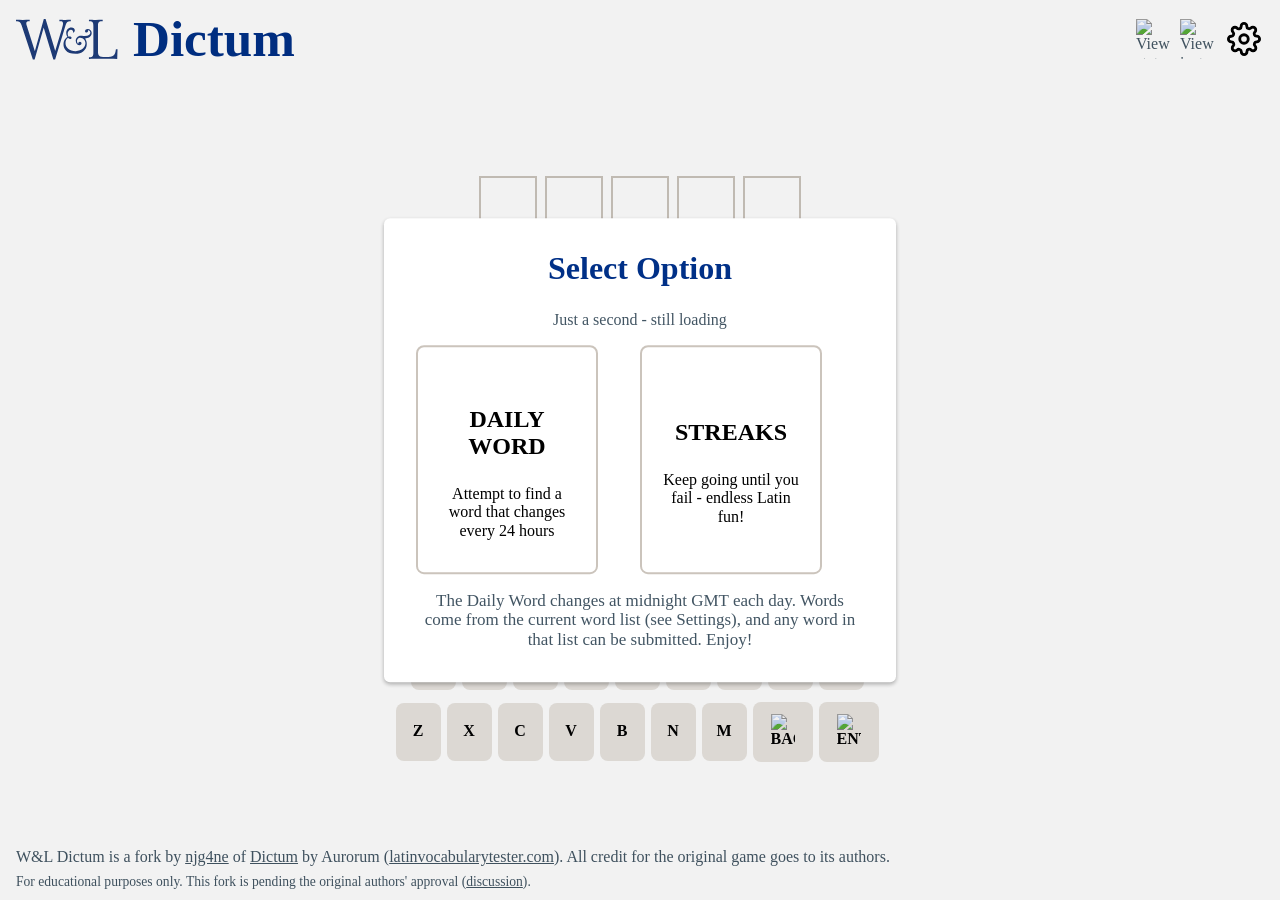
==== docs/index.html @ 3edd1007 "Port Dictum to PyScript with URL-driven word lists and W&L branding - Game logic ported from scripts" ====
<!doctype html>
<html lang="en">
	<head>
		<title>W&amp;L Dictum - Latin Wordle</title>
		<link rel="icon" href="./assets/favicon.png" type="image/png" />
		<meta charset="UTF-8" />
		<meta
			name="viewport"
			content="width=device-width, initial-scale=1.0, maximum-scale=1.0, user-scalable=no"
		/>
		<meta
			name="description"
			content="W&amp;L Dictum: a Latin Wordle that plays any word list given by URL. A fork of Dictum by Aurorum, for educational purposes."
		/>
		<link rel="stylesheet" href="https://pyscript.net/releases/2026.7.3/core.css" />
		<script type="module" src="https://pyscript.net/releases/2026.7.3/core.js"></script>
		<link rel="stylesheet" type="text/css" href="./style.css" />
		<link rel="stylesheet" type="text/css" href="./theme.css" />
		<script type="mpy" src="./main.py"></script>
	</head>

	<body class="is-displaying-modal">
		<header class="site-header">
			<h1 class="site-title"><img src="./assets/WL-logo.svg" alt="W&amp;L" /> Dictum</h1>
			<nav class="site-icons">
				<a data-toggle="stats">
					<img src="./assets/stats.svg" alt="View stats" />
				</a>
				<a data-toggle="instructions">
					<img src="./assets/help.svg" alt="View instructions" />
				</a>
				<a data-toggle="settings">
					<img src="./assets/settings.svg" alt="Settings" />
				</a>
			</nav>
		</header>

		<div id="modal" class="modal-wrapper">
			<div class="modal-content">
				<div id="statistics-screen">
					<img src="./assets/close.svg" class="close-icon" alt="Close" data-toggle="stats" />
					<h2 class="option-heading">Statistics</h2>

					<p>The following stats apply to the Daily Word puzzles:</p>

					<div class="daily-stats">
						<img class="stats-image" src="./assets/owl.png" alt="" />
						<div class="stats-number-wrapper">
							<div class="stats-box">
								<p id="daily-games-played" class="number-text">0</p>
								<p class="number-explanation">Games played</p>
							</div>
							<div class="stats-box">
								<p id="daily-answers-correct" class="number-text">0%</p>
								<p class="number-explanation">correct</p>
							</div>
							<div class="stats-box">
								<p id="daily-streak-count" class="number-text">0</p>
								<p class="number-explanation">Daily Streak</p>
							</div>
						</div>
					</div>

					<div class="stats-graph">
						<div class="stats-graph-inner">
							<div class="stats-graph-row">
								<p class="stats-graph-digit">1</p>
								<div id="daily-bar-1" class="stats-graph-bar"></div>
							</div>
							<div class="stats-graph-row">
								<p class="stats-graph-digit">2</p>
								<div id="daily-bar-2" class="stats-graph-bar"></div>
							</div>
							<div class="stats-graph-row">
								<p class="stats-graph-digit">3</p>
								<div id="daily-bar-3" class="stats-graph-bar"></div>
							</div>
							<div class="stats-graph-row">
								<p class="stats-graph-digit">4</p>
								<div id="daily-bar-4" class="stats-graph-bar"></div>
							</div>
							<div class="stats-graph-row">
								<p class="stats-graph-digit">5</p>
								<div id="daily-bar-5" class="stats-graph-bar"></div>
							</div>
							<div class="stats-graph-row">
								<p class="stats-graph-digit">6</p>
								<div id="daily-bar-6" class="stats-graph-bar"></div>
							</div>
							<div class="stats-graph-row">
								<p class="stats-graph-digit">F</p>
								<div id="daily-bar-7" class="stats-graph-bar"></div>
							</div>
						</div>
					</div>

					<p>The following stats apply to the Streaks puzzles:</p>

					<div class="daily-stats">
						<img class="stats-image" src="./assets/parchment.png" alt="" />
						<div class="stats-number-wrapper">
							<div class="stats-box">
								<p id="streaks-games-played" class="number-text">0</p>
								<p class="number-explanation">Games played</p>
							</div>
							<div class="stats-box">
								<p id="streaks-answers-correct" class="number-text">0%</p>
								<p class="number-explanation">correct</p>
							</div>
							<div class="stats-box">
								<p id="streaks-highest" class="number-text">0</p>
								<p class="number-explanation">Highest Streak</p>
							</div>
						</div>
					</div>

					<div class="stats-graph-inner">
						<div class="stats-graph-row">
							<p class="stats-graph-digit">1</p>
							<div id="streaks-bar-1" class="stats-graph-bar"></div>
						</div>
						<div class="stats-graph-row">
							<p class="stats-graph-digit">2</p>
							<div id="streaks-bar-2" class="stats-graph-bar"></div>
						</div>
						<div class="stats-graph-row">
							<p class="stats-graph-digit">3</p>
							<div id="streaks-bar-3" class="stats-graph-bar"></div>
						</div>
						<div class="stats-graph-row">
							<p class="stats-graph-digit">4</p>
							<div id="streaks-bar-4" class="stats-graph-bar"></div>
						</div>
						<div class="stats-graph-row">
							<p class="stats-graph-digit">5</p>
							<div id="streaks-bar-5" class="stats-graph-bar"></div>
						</div>
						<div class="stats-graph-row">
							<p class="stats-graph-digit">6</p>
							<div id="streaks-bar-6" class="stats-graph-bar"></div>
						</div>
						<div class="stats-graph-row">
							<p class="stats-graph-digit">F</p>
							<div id="streaks-bar-7" class="stats-graph-bar"></div>
						</div>
					</div>
				</div>

				<div id="instructions-screen">
					<img
						src="./assets/close.svg"
						class="close-icon"
						alt="Close"
						data-toggle="instructions"
					/>
					<h2 class="option-heading">Instructions</h2>
					<p>
						The aim of the game is to guess a Latin word within six attempts. The answer could be an
						inflection of any word, and you can submit any word in the current word list.
					</p>
					<p>After each guess, the colour of the tiles will change according to your guess:</p>
					<ul>
						<li>Green: correct letter in the correct location</li>
						<li>Yellow: letter contained in the word, but wrong location</li>
						<li>Grey: letter not contained in the word</li>
					</ul>
					<p>
						The Daily Word changes at midnight (GMT) everyday, but you can keep going on Streaks for
						as long as you please. Enjoy!
					</p>
				</div>

				<div id="settings-screen">
					<img src="./assets/close.svg" class="close-icon" alt="Close" data-toggle="settings" />
					<h2 class="option-heading">Settings</h2>
					<p>Word list:</p>
					<p id="settings-url" class="settings-url"></p>
					<p id="settings-cached"></p>
					<div class="list-options">
						<button id="share-link" class="option-button">Copy share link</button>
						<button id="clear-this" class="option-button">Clear cached data (this list)</button>
						<button id="clear-all" class="option-button">Clear cached data (all lists)</button>
					</div>
				</div>

				<div id="option-screen">
					<h2 class="option-heading">Select Option</h2>
					<p id="loading-warning" class="loading-message is-visible">Just a second - still loading</p>
					<p id="load-error" class="load-error"></p>
					<div class="game-option">
						<button id="start-daily" class="option-wrapper">
							<img class="option-image" src="./assets/owl.png" alt="" />
							<p class="option-title">Daily word</p>
							<p>Attempt to find a word that changes every 24 hours</p>
						</button>
						<button id="start-streaks" class="option-wrapper">
							<img class="option-image" src="./assets/parchment.png" alt="" />
							<p class="option-title">Streaks</p>
							<p>Keep going until you fail - endless Latin fun!</p>
						</button>
					</div>

					<p class="option-subtext">
						The Daily Word changes at midnight GMT each day. Words come from the current word list
						(see Settings), and any word in that list can be submitted. Enjoy!
					</p>
				</div>
			</div>
		</div>

		<div id="game">
			<div class="game-board" id="game-board">
				<div id="game-notice" class="game-notice is-hidden">
					<p id="game-notice-text">Invalid word</p>
				</div>

				<div class="game-row is-not-completed" id="row1">
					<div class="game-tile">
						<p id="row1tile0" class="game-tile-letter"></p>
					</div>
					<div class="game-tile">
						<p id="row1tile1" class="game-tile-letter"></p>
					</div>
					<div class="game-tile">
						<p id="row1tile2" class="game-tile-letter"></p>
					</div>
					<div class="game-tile">
						<p id="row1tile3" class="game-tile-letter"></p>
					</div>
					<div class="game-tile">
						<p id="row1tile4" class="game-tile-letter"></p>
					</div>
				</div>
				<div class="game-row is-not-completed" id="row2">
					<div class="game-tile">
						<p id="row2tile0" class="game-tile-letter"></p>
					</div>
					<div class="game-tile">
						<p id="row2tile1" class="game-tile-letter"></p>
					</div>
					<div class="game-tile">
						<p id="row2tile2" class="game-tile-letter"></p>
					</div>
					<div class="game-tile">
						<p id="row2tile3" class="game-tile-letter"></p>
					</div>
					<div class="game-tile">
						<p id="row2tile4" class="game-tile-letter"></p>
					</div>
				</div>
				<div class="game-row is-not-completed" id="row3">
					<div class="game-tile">
						<p id="row3tile0" class="game-tile-letter"></p>
					</div>
					<div class="game-tile">
						<p id="row3tile1" class="game-tile-letter"></p>
					</div>
					<div class="game-tile">
						<p id="row3tile2" class="game-tile-letter"></p>
					</div>
					<div class="game-tile">
						<p id="row3tile3" class="game-tile-letter"></p>
					</div>
					<div class="game-tile">
						<p id="row3tile4" class="game-tile-letter"></p>
					</div>
				</div>
				<div class="game-row is-not-completed" id="row4">
					<div class="game-tile">
						<p id="row4tile0" class="game-tile-letter"></p>
					</div>
					<div class="game-tile">
						<p id="row4tile1" class="game-tile-letter"></p>
					</div>
					<div class="game-tile">
						<p id="row4tile2" class="game-tile-letter"></p>
					</div>
					<div class="game-tile">
						<p id="row4tile3" class="game-tile-letter"></p>
					</div>
					<div class="game-tile">
						<p id="row4tile4" class="game-tile-letter"></p>
					</div>
				</div>
				<div class="game-row is-not-completed" id="row5">
					<div class="game-tile">
						<p id="row5tile0" class="game-tile-letter"></p>
					</div>
					<div class="game-tile">
						<p id="row5tile1" class="game-tile-letter"></p>
					</div>
					<div class="game-tile">
						<p id="row5tile2" class="game-tile-letter"></p>
					</div>
					<div class="game-tile">
						<p id="row5tile3" class="game-tile-letter"></p>
					</div>
					<div class="game-tile">
						<p id="row5tile4" class="game-tile-letter"></p>
					</div>
				</div>
				<div class="game-row is-not-completed" id="row6">
					<div class="game-tile">
						<p id="row6tile0" class="game-tile-letter"></p>
					</div>
					<div class="game-tile">
						<p id="row6tile1" class="game-tile-letter"></p>
					</div>
					<div class="game-tile">
						<p id="row6tile2" class="game-tile-letter"></p>
					</div>
					<div class="game-tile">
						<p id="row6tile3" class="game-tile-letter"></p>
					</div>
					<div class="game-tile">
						<p id="row6tile4" class="game-tile-letter"></p>
					</div>
				</div>
			</div>

			<div class="streak-stats">
				<p>Streak: <span id="current-streak">0</span></p>
				<p id="next-streak"><span id="next-streak-prefix"></span><a id="next-word-link">Next word</a></p>
			</div>

			<div id="copy-stats" class="copy-stats">
				<a id="copy-stats-link">Copy score to clipboard</a>
			</div>

			<div id="word-meaning" class="word-meaning is-hidden">
				<p id="word-definition"></p>
				<p id="word-root"></p>
				<p id="word-inflection"></p>
			</div>

			<div class="keyboard">
				<div class="keyboard-row">
					<button data-key="q" id="q-key"><span>q</span></button>
					<button data-key="w" id="w-key"><span>w</span></button>
					<button data-key="e" id="e-key"><span>e</span></button>
					<button data-key="r" id="r-key"><span>r</span></button>
					<button data-key="t" id="t-key"><span>t</span></button>
					<button data-key="y" id="y-key"><span>y</span></button>
					<button data-key="u" id="u-key"><span>u</span></button>
					<button data-key="i" id="i-key"><span>i</span></button>
					<button data-key="o" id="o-key"><span>o</span></button>
					<button data-key="p" id="p-key"><span>p</span></button>
				</div>
				<div class="keyboard-row">
					<button data-key="a" id="a-key"><span>a</span></button>
					<button data-key="s" id="s-key"><span>s</span></button>
					<button data-key="d" id="d-key"><span>d</span></button>
					<button data-key="f" id="f-key"><span>f</span></button>
					<button data-key="g" id="g-key"><span>g</span></button>
					<button data-key="h" id="h-key"><span>h</span></button>
					<button data-key="j" id="j-key"><span>j</span></button>
					<button data-key="k" id="k-key"><span>k</span></button>
					<button data-key="l" id="l-key"><span>l</span></button>
				</div>
				<div class="keyboard-row">
					<button data-key="z" id="z-key"><span>z</span></button>
					<button data-key="x" id="x-key"><span>x</span></button>
					<button data-key="c" id="c-key"><span>c</span></button>
					<button data-key="v" id="v-key"><span>v</span></button>
					<button data-key="b" id="b-key"><span>b</span></button>
					<button data-key="n" id="n-key"><span>n</span></button>
					<button data-key="m" id="m-key"><span>m</span></button>
					<button data-key="back" class="large-key">
						<img src="./assets/back.svg" alt="Backspace" />
					</button>
					<button data-key="enter" class="large-key">
						<img src="./assets/checkmark.svg" alt="Enter" />
					</button>
				</div>
			</div>
		</div>

		<footer class="site-footer">
			<p>
				W&amp;L Dictum is a fork by <a href="https://github.com/njg4ne">njg4ne</a> of
				<a href="https://github.com/Aurorum/latin-vocabulary-tester/tree/master/dictum">Dictum</a>
				by Aurorum (<a href="https://latinvocabularytester.com">latinvocabularytester.com</a>).
				All credit for the original game goes to its authors.
			</p>
			<p class="site-notice">
				For educational purposes only. This fork is pending the original authors' approval
				(<a href="https://github.com/Aurorum/latin-vocabulary-tester/discussions/25">discussion</a>).
			</p>
		</footer>
	</body>
</html>
---- docs/style.css ----
html {
	line-height: 1.15;
	-webkit-text-size-adjust: 100%;
}
body {
	color: #000;
	margin: 0;
	font-family: 'Montserrat', sans-serif;
}
main {
	display: block;
}
h1 {
	font-size: 2em;
	margin: 0.67em 0;
}
hr {
	box-sizing: content-box;
	height: 0;
	overflow: visible;
}
pre {
	font-family: monospace, monospace;
	font-size: 1em;
}
a {
	background-color: transparent;
	color: #000 !important;
	text-decoration: none;
}
abbr[title] {
	border-bottom: none;
	text-decoration: underline;
	text-decoration: underline dotted;
}
b,
strong {
	font-weight: bolder;
}
code,
kbd,
samp {
	font-family: monospace, monospace;
	font-size: 1em;
}
small {
	font-size: 80%;
}
sub,
sup {
	font-size: 75%;
	line-height: 0;
	position: relative;
	vertical-align: baseline;
}
sub {
	bottom: -0.25em;
}
sup {
	top: -0.5em;
}
img {
	border-style: none;
}
button,
input,
optgroup,
select,
textarea {
	color: #000 !important;
	font-family: inherit;
	font-size: 100%;
	line-height: 1.15;
	margin: 0;
}
button,
input {
	overflow: visible;
}
button,
select {
	text-transform: none;
	cursor: pointer;
}
button,
[type='button'],
[type='reset'],
[type='submit'] {
	-webkit-appearance: button;
}
button::-moz-focus-inner,
[type='button']::-moz-focus-inner,
[type='reset']::-moz-focus-inner,
[type='submit']::-moz-focus-inner {
	border-style: none;
	padding: 0;
}
button:-moz-focusring,
[type='button']:-moz-focusring,
[type='reset']:-moz-focusring,
[type='submit']:-moz-focusring {
	outline: 1px dotted ButtonText;
}
fieldset {
	padding: 0.35em 0.75em 0.625em;
}
legend {
	box-sizing: border-box;
	color: inherit;
	display: table;
	max-width: 100%;
	padding: 0;
	white-space: normal;
}
progress {
	vertical-align: baseline;
}
textarea {
	overflow: auto;
}
[type='checkbox'],
[type='radio'] {
	box-sizing: border-box;
	padding: 0;
}
[type='number']::-webkit-inner-spin-button,
[type='number']::-webkit-outer-spin-button {
	height: auto;
}
[type='search'] {
	-webkit-appearance: textfield;
	outline-offset: -2px;
}
[type='search']::-webkit-search-decoration {
	-webkit-appearance: none;
}
::-webkit-file-upload-button {
	-webkit-appearance: button;
	font: inherit;
}
details {
	display: block;
}
summary {
	display: list-item;
}
template {
	display: none;
}
[hidden] {
	display: none;
}
.button p {
	color: #000 !important;
}

#game {
	margin: 0 20px;
}

.game-board {
	max-width: 375px;
	margin: auto;
}

.game-row {
	display: flex;
	margin-bottom: 6px;
	justify-content: center;
}

.game-notice {
	color: white;
	background: black;
	padding: 2px 12px;
	text-align: center;
	margin: auto;
	border-radius: 6px;
	margin-bottom: 18px;
	font-size: 18px;
	font-family: 'Open Sans', sans-serif;
	text-transform: uppercase;
	font-weight: 700;
	opacity: 1;
	margin-top: 18px;
	max-width: 50%;
}

.game-notice.is-hidden {
	opacity: 0;
	transition: 1.8s opacity;
}

.game-tile {
	height: 50px;
	border: 2px solid #c3c4c7;
	width: 54px;
	margin: 0 4px;
	display: flex;
	user-select: none;
}

.game-tile-letter {
	font-family: 'Opens Sans', sans-serif;
	font-weight: bold;
	margin: auto;
	text-align: center;
	font-size: 42px;
	text-transform: uppercase;
}

.keyboard {
	display: flex;
	flex-direction: column;
	align-items: center;
	margin-top: 32px;
	margin-bottom: 18px;
	user-select: none;
}

.keyboard-row {
	margin-bottom: 12px;
	display: flex;
	justify-content: center;
	touch-action: manipulation;
	width: 100%;
}

.keyboard-row button {
	color: black;
	cursor: pointer;
	display: flex;
	height: 58px;
	width: 45px;
	text-transform: uppercase;
	font-family: 'Opens Sans', sans-serif;
	border-radius: 8px;
	border: 0;
	font-weight: 700;
	background: #dcdcde;
	margin-right: 6px;
	margin-top: auto;
	margin-bottom: auto;
}

.keyboard-row button span {
	margin: auto;
}

.keyboard-row button img {
	margin: auto;
	width: 24px;
	max-width: 100%;
	min-width: 18px;
	min-height: 18px;
}

.keyboard-row .large-key {
	height: 60px;
	width: 60px;
}

.keyboard-row button:hover {
	background: #c3c4c7;
}

.game-tile.is-not-contained,
.keyboard-row .is-not-contained,
.keyboard-row .is-not-contained:hover {
	background: #86888a;
	border-color: transparent;
	color: #fff !important;
}

.game-tile.is-contained,
.keyboard-row .is-contained,
.keyboard-row .is-contained:hover {
	background: #c9b458;
	border-color: transparent;
	color: #fff !important;
}

.game-tile.is-correct-place,
.keyboard-row .is-correct-place,
.keyboard-row .is-correct-place:hover {
	background: #6aaa64;
	border-color: transparent;
	color: #fff !important;
}

.game-tile.animate {
	animation: FlipIn 0.8s;
	-webkit-animation: FlipIn 0.8s;
	-moz-animation: FlipIn 0.8s;
	-o-animation: FlipIn 0.8s;
	-ms-animation: FlipIn 0.8s;
}

.game-row.shake-animation {
	animation: Shake 0.8s;
	-webkit-animation: Shake 0.8s;
	-moz-animation: Shake 0.8s;
	-o-animation: Shake 0.8s;
	-ms-animation: Shake 0.8s;
}

.game-row.bounce-animation {
	animation: Bounce 1.8s;
	-webkit-animation: Bounce 1.8s;
	-moz-animation: Bounce 1.8s;
	-o-animation: Bounce 1.8s;
	-ms-animation: Bounce 1.8s;
}

@keyframes Bounce {
	0%,
	20% {
		transform: translateY( 0 );
	}
	40% {
		transform: translateY( -12px );
	}
	50% {
		transform: translateY( 5px );
	}
	60% {
		transform: translateY( -4px );
	}
	80% {
		transform: translateY( 2px );
	}
	100% {
		transform: translateY( 0 );
	}
}

@keyframes FlipIn {
	0% {
		transform: rotateX( 0 );
	}
	30% {
		transform: rotateX( -90deg );
	}
	100% {
		transform: rotateX( 0 );
	}
}

@keyframes Shake {
	10%,
	90% {
		transform: translateX( -1px );
	}

	20%,
	80% {
		transform: translateX( 2px );
	}

	30%,
	50%,
	70% {
		transform: translateX( -4px );
	}

	40%,
	60% {
		transform: translateX( 4px );
	}
}

@keyframes Bounce {
	0%,
	20% {
		transform: translateY( 0 );
	}
	40% {
		transform: translateY( -12px );
	}
	50% {
		transform: translateY( 5px );
	}
	60% {
		transform: translateY( -4px );
	}
	80% {
		transform: translateY( 2px );
	}
	100% {
		transform: translateY( 0 );
	}
}

@-webkit-keyframes Bounce {
	0%,
	20% {
		-webkit-transform: translateY( 0 );
	}
	40% {
		-webkit-transform: translateY( -12px );
	}
	50% {
		-webkit-transform: translateY( 5px );
	}
	60% {
		-webkit-transform: translateY( -4px );
	}
	80% {
		-webkit-transform: translateY( 2px );
	}
	100% {
		-webkit-transform: translateY( 0 );
	}
}

@-moz-keyframes Bounce {
	0%,
	20% {
		-moz-transform: translateY( 0 );
	}
	40% {
		-moz-transform: translateY( -12px );
	}
	50% {
		-moz-transform: translateY( 5px );
	}
	60% {
		-moz-transform: translateY( -4px );
	}
	80% {
		-moz-transform: translateY( 2px );
	}
	100% {
		-moz-transform: translateY( 0 );
	}
}

@-o-keyframes Bounce {
	0%,
	20% {
		-o-transform: translateY( 0 );
	}
	40% {
		-o-transform: translateY( -12px );
	}
	50% {
		-o-transform: translateY( 5px );
	}
	60% {
		-o-transform: translateY( -4px );
	}
	80% {
		-o-transform: translateY( 2px );
	}
	100% {
		-o-transform: translateY( 0 );
	}
}

@-ms-keyframes Bounce {
	0%,
	20% {
		-ms-transform: translateY( 0 );
	}
	40% {
		-ms-transform: translateY( -12px );
	}
	50% {
		-ms-transform: translateY( 5px );
	}
	60% {
		-ms-transform: translateY( -4px );
	}
	80% {
		-ms-transform: translateY( 2px );
	}
	100% {
		-ms-transform: translateY( 0 );
	}
}

@keyframes FlipIn {
	0% {
		transform: rotateX( 0 );
	}
	30% {
		transform: rotateX( -90deg );
	}
	100% {
		transform: rotateX( 0 );
	}
}

@-webkit-keyframes FlipIn {
	0% {
		-webkit-transform: rotateX( 0 );
	}
	30% {
		-webkit-transform: rotateX( -90deg );
	}
	100% {
		-webkit-transform: rotateX( 0 );
	}
}

@keyframes Shake {
	10%,
	90% {
		transform: translateX( -1px );
	}

	20%,
	80% {
		transform: translateX( 2px );
	}

	30%,
	50%,
	70% {
		transform: translateX( -4px );
	}

	40%,
	60% {
		transform: translateX( 4px );
	}
}

@-webkit-keyframes Shake {
	10%,
	90% {
		-webkit-transform: translateX( -1px );
	}

	20%,
	80% {
		-webkit-transform: translateX( 2px );
	}

	30%,
	50%,
	70% {
		-webkit-transform: translateX( -4px );
	}

	40%,
	60% {
		-webkit-transform: translateX( 4px );
	}
}

.scroll-image {
	height: 80px;
	margin-right: 12px;
}

.modal-wrapper {
	background: rgba( 0, 0, 0, 0.05 );
	display: none;
	overflow: scroll;
	position: fixed;
	top: 0;
	left: 0;
	height: 100%;
	width: 100%;
	z-index: 10;
}

.is-displaying-modal .modal-wrapper {
	display: block;
}

.modal-content {
	animation: slideIn forwards 1.8s;
	background: #fff;
	border-radius: 6px;
	padding: 32px;
	margin: auto;
	margin-bottom: 80px;
	max-height: calc( 100% - 120px );
	width: 35%;
	box-shadow: 0 2px 4px rgb( 0 0 0 / 30% );
	background-color: white;
	position: absolute;
	left: 50%;
	top: 50%;
	transform: translate( -50%, -50% );
	overflow-y: auto;
}

@keyframes slideIn {
	0% {
		top: -25%;
	}
	100% {
		top: 50%;
	}
}

.modal-content h3 {
	border-bottom: 1px solid #50575e;
	font-size: 24px;
	margin: 0;
	padding-bottom: 14px;
	text-align: center;
}

.modal-content .close-icon {
	bottom: 12px;
	cursor: pointer;
	display: flex;
	margin: auto 0 -36px auto;
	position: relative;
	height: 36px;
	width: 36px;
	left: 8px;
}

.modal-content .close-icon:hover {
	transform: scale( 1.1 );
}

.heading {
	display: flex;
}

.main-heading {
	color: black;
	font-family: 'Montserrat', sans-serif;
	margin: auto;
	text-transform: uppercase;
	position: relative;
	margin-right: 24px;
}

.stats-icon {
	cursor: pointer;
}

.stats-icon img {
	width: 48px;
	position: relative;
	left: 12px;
	top: 8px;
}

.number-wrapper {
	display: flex;
	flex-direction: column;
	margin-right: 28px;
}

.streak-stats,
.copy-stats {
	max-width: 375px;
	display: none;
	margin: auto;
	margin-top: 12px;
}

.copy-stats {
	display: none;
	justify-content: flex-end;
}

.streak-stats a,
.copy-stats a {
	cursor: pointer;
	text-decoration: underline;
}

.streak-stats p,
.streak-stats a {
	margin: auto;
	margin-left: 0;
}

.streak-stats p:last-of-type {
	display: none;
	margin-right: 0;
}

.is-streaks .streak-stats {
	display: flex;
}

.is-streaks .copy-stats {
	display: none;
}

.stats-wrapper {
	display: flex;
}

.stats-box {
	margin: 24px;
}

.stats-heading {
	margin: 0;
	width: 100%;
	text-align: center;
	font-size: 18px;
	margin-bottom: 8px;
	font-weight: 700;
}

.stats-number-wrapper {
	display: flex;
	margin: auto;
}

.stats-image {
	width: 80px;
	align-self: center;
}

.daily-stats {
	display: flex;
}

.number-text {
	margin: 0;
	text-align: center;
	margin-bottom: 4px;
	font-size: 22px;
	font-weight: 700;
}

.stats-graph-row {
	display: flex;
}

.stats-graph-inner {
	max-width: 200px;
	margin: auto;
	background: #fafafb;
	padding: 12px;
	user-select: none;
}

.stats-graph-digit {
	margin: auto;
	margin-right: 24px;
	font-size: 18px;
	font-weight: 200;
	margin-left: 0;
	width: 0;
}

.stats-graph-bar {
	background: #777171;
	width: 100%;
	height: 8px;
	margin: auto;
	margin-left: 0;
}

.number-explanation {
	margin: 0;
	font-size: 14px;
	text-transform: uppercase;
	font-weight: 200;
	text-align: center;
}

.option-wrapper {
	margin-right: 42px;
	border: 2px solid #c3c4c7;
	border-radius: 8px;
	padding: 16px;
	background: white;
	width: 100%;
}

.option-wrapper:hover {
	transform: scale( 0.95 );
}

.game-option {
	display: flex;
	justify-content: center;
}

.option-heading {
	text-align: center;
	margin-bottom: 24px;
	font-size: 32px;
	margin-top: 0;
}

.list-options {
	display: flex;
	justify-content: center;
	margin-top: 18px;
}

.option-subtext {
	font-size: 15px;
	text-align: center;
}

.option-subtext:last-of-type {
	margin-bottom: 0;
	font-size: 17px;
}

.option-button {
	border: 1px solid #c3c4c7;
	border-radius: 4px;
	background: white;
	margin: 4px;
	padding: 8px;
	font-size: 14px;
}

.option-button.is-selected {
	background: #dcdcde;
	border-color: transparent;
}

.option-image {
	width: 80px;
}

.option-wrapper .option-title {
	font-size: 24px;
	font-weight: 700;
	text-align: center;
	text-transform: uppercase;
	font-family: 'Open Sans', sans-serif;
}

.word-meaning {
	text-align: center;
	margin-top: 28px;
}

.word-meaning.is-hidden {
	display: none;
}

.word-meaning p {
	font-size: 12px;
	margin: 8px auto;
}

.word-meaning p:first-of-type {
	font-size: 18px;
	margin-bottom: 16px;
}

#instructions-screen,
#statistics-screen {
	display: none;
}

.is-displaying-stats #statistics-screen,
.is-displaying-instructions #instructions-screen {
	display: block;
}

.is-displaying-stats #option-screen,
.is-displaying-instructions #option-screen {
	display: none;
}

.loading-message {
	display: none;
	text-align: center;
}

.loading-message:after {
	animation: dotdotdot 2s infinite;
	display: inline-block;
	content: '';
}

@keyframes dotdotdot {
	0% {
		content: '';
	}

	25% {
		content: '.';
	}

	50% {
		content: '..';
	}

	75% {
		content: '...';
	}

	100% {
		content: '';
	}
}

.footer {
	display: flex;
	width: 100%;
	position: fixed;
	bottom: 0;
}

.footer a {
	color: #000;
	text-decoration: underline;
}

.footer a:hover,
.footer a:focus {
	color: #000;
	opacity: 0.9;
}

.footer p:first-of-type {
	margin-left: 14px;
}

.footer p:last-of-type {
	margin-left: auto;
	text-align: right;
	margin-right: 14px;
}

@media only screen and ( max-width: 1064px ) {
	.footer {
		position: relative;
	}

	.stats-image {
		display: none;
	}

	.modal-content {
		width: 60%;
	}
}

@media only screen and ( max-width: 600px ) {
	.game-option {
		flex-direction: column;
	}

	.number-explanation,
	.modal-content p {
		font-size: 12px;
	}

	.keyboard-row button,
	.keyboard-row .large-key {
		font-size: 12px;
		border-radius: 4px;
	}

	.option-wrapper {
		margin-bottom: 8px;
	}

	.option-image {
		display: none;
	}

	.option-wrapper .option-title {
		font-size: 18px;
	}

	.option-subtext {
		font-size: 12px;
	}

	.stats-box {
		margin: 8px;
	}

	.footer {
		margin-top: 24px;
		flex-direction: column-reverse;
		text-align: center;
	}

	.footer p:nth-of-type( n ) {
		text-align: center;
		margin: auto;
		margin-bottom: 16px;
	}
}

/* --- URL-driven data additions --- */

#settings-screen {
	display: none;
}

.is-displaying-settings #settings-screen {
	display: block;
}

.is-displaying-settings #option-screen {
	display: none;
}

.settings-url {
	font-family: monospace;
	overflow-wrap: anywhere;
}

.loading-message.is-visible {
	display: block;
}

.load-error {
	display: none;
	color: #b00020;
	text-align: center;
	overflow-wrap: anywhere;
}

.load-error.is-visible {
	display: block;
}

.load-error.is-visible ~ .game-option {
	opacity: 0.4;
	pointer-events: none;
}

/* Upstream used overflow: scroll, which always draws scrollbar tracks around the modal. */
.modal-wrapper {
	overflow: auto;
}
---- docs/theme.css ----
/*
 * W&L Dictum theme and page layout. Loaded after style.css (upstream).
 * Colors and type from the W&L brand guide:
 * https://my.wlu.edu/communications-and-public-affairs/washington-and-lee-university-brand-guide/color-and-typography
 * Delete this file (and its <link>) to get the original look back.
 */

:root {
	/* Primary */
	--wl-blue: #003087; /* W&L Blue, PMS 287 */
	--wl-liberty-grey: #707372; /* Liberty Hall Grey, PMS 424 */
	/* Secondary (keep under half the palette) */
	--wl-cannan-green: #00843d; /* Cannan Green, PMS 348 */
	--wl-autumn-leaf: #f0b323; /* Autumn Leaf, PMS 7409 */
	--wl-footbridge-grey: #cbc4bc; /* Footbridge Grey, PMS Warm Grey 2 */
	--wl-slate: #425563; /* Slate, PMS 7545 */
	--wl-brick: #861f41; /* Brick, PMS 208 */

	--wl-serif: 'Palatino Linotype', Palatino, 'Book Antiqua', 'URW Palladio L', 'Times New Roman', serif;
}

/* Typography: Palatino everywhere the original used Montserrat / Open Sans */
body,
.game-notice,
.game-tile-letter,
.keyboard-row button,
.option-wrapper .option-title {
	font-family: var(--wl-serif);
}

body,
a {
	color: var(--wl-slate) !important;
}

/* Page layout: header / game / footer in a column that fills the window */
body {
	display: flex;
	flex-direction: column;
	min-height: 100vh;
	min-height: 100dvh;
}

#game {
	flex: 1 0 auto; /* takes the spare height, so the footer sits at the bottom */
}

.site-header,
.site-footer {
	display: flex;
	flex-wrap: wrap;
	justify-content: space-between;
	gap: 8px 32px;
	padding: 10px 16px;
}

.site-header {
	align-items: center;
}

.site-title {
	display: flex;
	align-items: center;
	gap: 0.3em;
	margin: 0;
	color: var(--wl-blue);
	font-size: clamp( 1.9rem, 8vw, 3.2rem );
	white-space: nowrap;
}

.site-title img {
	height: 0.8em;
}

.site-icons {
	display: flex;
	gap: 4px;
	margin-left: auto; /* stay right-aligned when wrapped onto their own row */
}

.site-icons img {
	display: block;
	width: 40px;
	height: 40px;
}

.site-footer {
	align-items: baseline;
	margin-top: 24px;
}

.site-footer p {
	margin: 0;
}

.site-footer a {
	text-decoration: underline;
}

.site-notice {
	font-size: 0.85em;
}

@media only screen and ( max-width: 700px ) {
	.site-footer {
		justify-content: center;
		text-align: center;
	}
}

.option-heading {
	color: var(--wl-blue);
}

/* Board and keyboard */
.game-tile,
.option-wrapper,
.option-button {
	border-color: var(--wl-footbridge-grey);
}

.game-tile-letter {
	color: var(--wl-blue);
}

.keyboard-row button {
	background: #e8e4df; /* Footbridge Grey, lightened for idle keys */
	color: var(--wl-blue);
}

.keyboard-row button:hover,
.option-button.is-selected {
	background: var(--wl-footbridge-grey);
}

.game-tile.is-not-contained,
.keyboard-row .is-not-contained,
.keyboard-row .is-not-contained:hover {
	background: var(--wl-liberty-grey);
	border-color: var(--wl-liberty-grey);
}

.game-tile.is-contained,
.keyboard-row .is-contained,
.keyboard-row .is-contained:hover {
	background: var(--wl-autumn-leaf);
	border-color: var(--wl-autumn-leaf);
}

/* White on Autumn Leaf is too low-contrast; use W&L Blue text instead. */
.game-tile.is-contained .game-tile-letter,
.keyboard-row .is-contained:not(.is-correct-place),
.keyboard-row .is-contained:not(.is-correct-place) span {
	color: var(--wl-blue) !important;
}

.game-tile.is-correct-place,
.keyboard-row .is-correct-place,
.keyboard-row .is-correct-place:hover {
	background: var(--wl-cannan-green);
	border-color: var(--wl-cannan-green);
}

.game-tile.is-not-contained .game-tile-letter,
.game-tile.is-correct-place .game-tile-letter {
	color: #fff;
}

/* Notices, stats, errors */
.game-notice {
	background: var(--wl-blue);
	color: #fff;
}

.stats-graph-bar {
	background: var(--wl-blue);
}

.load-error {
	color: var(--wl-brick);
}
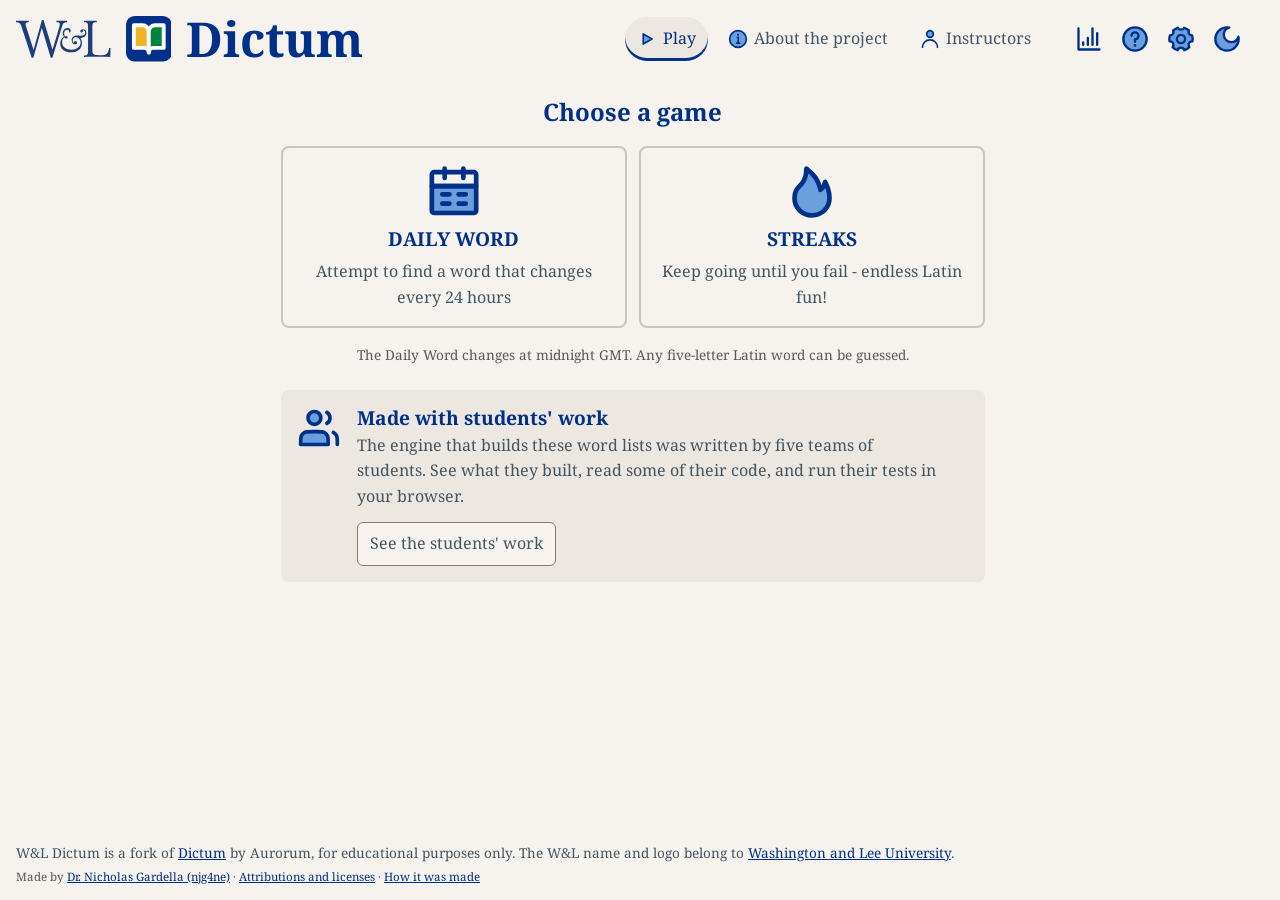
==== commit 55023be1: "prepublish" ====
--- a/docs/index.html
+++ b/docs/index.html
@@ -1,391 +1,77 @@
 <!doctype html>
 <html lang="en">
 	<head>
-		<title>W&amp;L Dictum - Latin Wordle</title>
-		<link rel="icon" href="./assets/favicon.png" type="image/png" />
-		<meta charset="UTF-8" />
-		<meta
-			name="viewport"
-			content="width=device-width, initial-scale=1.0, maximum-scale=1.0, user-scalable=no"
-		/>
-		<meta
-			name="description"
-			content="W&amp;L Dictum: a Latin Wordle that plays any word list given by URL. A fork of Dictum by Aurorum, for educational purposes."
-		/>
-		<link rel="stylesheet" href="https://pyscript.net/releases/2026.7.3/core.css" />
-		<script type="module" src="https://pyscript.net/releases/2026.7.3/core.js"></script>
-		<link rel="stylesheet" type="text/css" href="./style.css" />
-		<link rel="stylesheet" type="text/css" href="./theme.css" />
-		<script type="mpy" src="./main.py"></script>
+		<meta charset="utf-8" />
+		<meta name="viewport" content="width=device-width, initial-scale=1" />
+		<meta name="text-scale" content="scale" />
+		<script>
+			// Apply a saved light/dark choice before the first paint, so there is no flash of the wrong theme.
+			try {
+				var theme = localStorage.getItem('dictum:theme');
+				if (theme === 'light' || theme === 'dark') document.documentElement.dataset.theme = theme;
+			} catch (e) {}
+		</script>
+		<style>
+			/* "Skip to content": the first thing a keyboard user reaches. It is part of this static page, styled right here, so it
+			   can never show up unstyled while the site's CSS loads. Off the top of the window until it has focus. */
+			.skip { position: absolute; top: 8px; left: 8px; z-index: 100; padding: 10px 16px; border-radius: 6px; background: var(--primary, #003087); color: var(--on-primary, #fff); font: inherit; text-decoration: none; transform: translateY(-300%); }
+			.skip:focus { transform: translateY(0); }
+		</style>
+		<link href="./_app/immutable/entry/start.BAIl1ZSF.js" rel="modulepreload">
+		<link href="./_app/immutable/entry/payload.DSmR2FwN.js" rel="modulepreload">
+		<link href="./_app/immutable/chunks/CRzLMJPS.js" rel="modulepreload">
+		<link href="./_app/immutable/chunks/DU9POZnR.js" rel="modulepreload">
+		<link href="./_app/immutable/chunks/B2MOn3C6.js" rel="modulepreload">
+		<link href="./_app/immutable/chunks/6klcJOIi.js" rel="modulepreload">
+		<link href="./_app/immutable/chunks/y0gnEyWl.js" rel="modulepreload">
+		<link href="./_app/immutable/chunks/BXsGxY-5.js" rel="modulepreload">
+		<link href="./_app/immutable/chunks/BzLG3Gli.js" rel="modulepreload">
+		<link href="./_app/immutable/entry/app.Dm_1KUYL.js" rel="modulepreload">
+		<link href="./_app/immutable/nodes/0.CfpimJbz.js" rel="modulepreload">
+		<link href="./_app/immutable/chunks/DK3Fl9T5.js" rel="modulepreload">
+		<link href="./_app/immutable/chunks/Oqdn27hV.js" rel="modulepreload">
+		<link href="./_app/immutable/chunks/D_Qlgq_e.js" rel="modulepreload">
+		<link href="./_app/immutable/chunks/DdUt8j2x.js" rel="modulepreload">
+		<link href="./_app/immutable/chunks/DYNtDZul.js" rel="modulepreload">
+		<link href="./_app/immutable/chunks/V7uTxMlV.js" rel="modulepreload">
+		<link href="./_app/immutable/chunks/6G7hxL0S.js" rel="modulepreload">
+		<link href="./_app/immutable/chunks/EArcXjJs.js" rel="modulepreload">
+		<link href="./_app/immutable/chunks/GbpvBKBM.js" rel="modulepreload">
+		<link href="./_app/immutable/nodes/3.0eYgtWS0.js" rel="modulepreload">
+		<!--12qhfyh--><link rel="icon" href="./assets/favicon-32.png" type="image/png" sizes="32x32"/> <link rel="icon" href="./assets/favicon.svg" type="image/svg+xml"/> <link rel="apple-touch-icon" href="./assets/apple-touch-icon.png"/> <meta name="description" content="W&amp;L Dictum: a Latin Wordle that plays any word list given by URL."/><!----><title>W&amp;L Dictum - Latin Wordle</title>
+		<link href="./_app/immutable/assets/Icon.B8iyfsVF.css" rel="stylesheet">
+		<link href="./_app/immutable/assets/TipButton.CcnZnraa.css" rel="stylesheet">
+		<link href="./_app/immutable/assets/Dialog.DjxXIhDg.css" rel="stylesheet">
+		<link href="./_app/immutable/assets/0.Axe-mN6F.css" rel="stylesheet">
+		<link href="./_app/immutable/assets/3.ovOxmFTi.css" rel="stylesheet">
 	</head>
+	<body data-sveltekit-preload-data="hover">
+		<a class="skip" href="#main">Skip to content</a>
+		<div style="display: contents"><!--[--><!--[--><!--[0--><!--[--><header class="svelte-12qhfyh"><div class="bar svelte-12qhfyh"><h1 class="svelte-12qhfyh"><a href="./" class="svelte-12qhfyh"><img src="./assets/WL-logo.svg" alt="W&amp;L" class="svelte-12qhfyh"/><svg viewBox="0 0 32 32" width="0.95em" height="0.95em" aria-hidden="true" focusable="false" class="svelte-1l8nvlt"><rect class="tile svelte-1l8nvlt" width="32" height="32" rx="6"></rect><g class="ink svelte-1l8nvlt" transform="translate(2.8 2.6) scale(0.55)" stroke-linejoin="round" stroke-width="5"><path class="left svelte-1l8nvlt" d="M5 7H16C20.4183 7 24 10.5817 24 15V42C24 38.6863 21.3137 36 18 36H5V7Z"></path><path class="right svelte-1l8nvlt" d="M43 7H32C27.5817 7 24 10.5817 24 15V42C24 38.6863 26.6863 36 30 36H43V7Z"></path></g></svg><!----><span>Dictum</span></a></h1> <nav aria-label="Main" class="svelte-12qhfyh"><ul class="svelte-12qhfyh"><li class="svelte-12qhfyh"><a href="./" aria-current="page"><svg viewBox="0 0 48 48" width="20" height="20" aria-hidden="true" focusable="false" style="fill: var(--icon-ink)" class="svelte-1eqehiz"><!----><path stroke-linejoin="round" stroke-width="4" d="M15 24V11.8756L25.5 17.9378L36 24L25.5 30.0622L15 36.1244V24Z" style="fill:var(--icon-fill);stroke:var(--icon-ink)"/><!----></svg><!---->Play</a></li> <li class="svelte-12qhfyh"><a href="./about/engine"><svg viewBox="0 0 48 48" width="20" height="20" aria-hidden="true" focusable="false" style="fill: var(--icon-ink)" class="svelte-1eqehiz"><!----><g fill="none"><path stroke-linejoin="round" stroke-width="4" d="M24 44C29.5228 44 34.5228 41.7614 38.1421 38.1421C41.7614 34.5228 44 29.5228 44 24C44 18.4772 41.7614 13.4772 38.1421 9.85786C34.5228 6.23858 29.5228 4 24 4C18.4772 4 13.4772 6.23858 9.85786 9.85786C6.23858 13.4772 4 18.4772 4 24C4 29.5228 6.23858 34.5228 9.85786 38.1421C13.4772 41.7614 18.4772 44 24 44Z" style="fill:var(--icon-fill);stroke:var(--icon-ink)"/><path fill-rule="evenodd" d="M24 11C25.3807 11 26.5 12.1193 26.5 13.5C26.5 14.8807 25.3807 16 24 16C22.6193 16 21.5 14.8807 21.5 13.5C21.5 12.1193 22.6193 11 24 11Z" clip-rule="evenodd" style="fill:var(--icon-ink)"/><path stroke-linecap="round" stroke-linejoin="round" stroke-width="4" d="M24.5 34V20H23.5H22.5" style="stroke:var(--icon-ink)"/><path stroke-linecap="round" stroke-linejoin="round" stroke-width="4" d="M21 34H28" style="stroke:var(--icon-ink)"/></g><!----></svg><!---->About the project</a></li> <li class="svelte-12qhfyh"><!--$s1--><span class="host  svelte-1na6f91"><a href="./instructor" aria-label="Instructors" aria-describedby="s1-tip" class="svelte-1na6f91"><svg viewBox="0 0 48 48" width="20" height="20" aria-hidden="true" focusable="false" style="fill: var(--icon-ink)" class="svelte-1eqehiz"><!----><g fill="none" stroke-linecap="round" stroke-linejoin="round" stroke-width="4" style="stroke:var(--icon-ink)"><circle cx="24" cy="12" r="8" style="fill:var(--icon-fill)"/><path d="M42 44C42 34.0589 33.9411 26 24 26C14.0589 26 6 34.0589 6 44"/></g><!----></svg><!---->Instructors<!----></a> <span id="s1-tip" role="tooltip" class="tip bottom svelte-1na6f91" style="--shift: 0px;">For instructors: sign in with GitHub to build custom Latin word lists and share them with students</span></span><!----></li></ul></nav> <div class="tools svelte-1ld6r3r" role="group" aria-label="Tools"><!--$s2--><span class="host  svelte-7a4v2d"><button class="icon-btn svelte-7a4v2d" commandfor="stats" command="show-modal" aria-label="View stats" aria-describedby="s2-tip"><svg viewBox="0 0 48 48" width="28" height="28" aria-hidden="true" focusable="false" style="fill: var(--icon-ink)" class="svelte-1eqehiz"><!----><g fill="none" stroke-linecap="round" stroke-linejoin="round" stroke-width="4" style="stroke:var(--icon-ink)"><path d="M6 6V42H42"/><path d="M14 30V34"/><path d="M22 22V34"/><path d="M30 6V34"/><path d="M38 14V34"/></g><!----></svg><!----></button> <span id="s2-tip" role="tooltip" class="tip bottom svelte-7a4v2d" style="--shift: 0px;">Your statistics</span></span><!----> <!--$s3--><span class="host  svelte-7a4v2d"><button class="icon-btn svelte-7a4v2d" commandfor="help" command="show-modal" aria-label="Help for this page" aria-describedby="s3-tip"><svg viewBox="0 0 48 48" width="28" height="28" aria-hidden="true" focusable="false" style="fill: var(--icon-ink)" class="svelte-1eqehiz"><!----><g fill="none"><path stroke-linejoin="round" stroke-width="4" d="M24 44C29.5228 44 34.5228 41.7614 38.1421 38.1421C41.7614 34.5228 44 29.5228 44 24C44 18.4772 41.7614 13.4772 38.1421 9.85786C34.5228 6.23858 29.5228 4 24 4C18.4772 4 13.4772 6.23858 9.85786 9.85786C6.23858 13.4772 4 18.4772 4 24C4 29.5228 6.23858 34.5228 9.85786 38.1421C13.4772 41.7614 18.4772 44 24 44Z" style="fill:var(--icon-fill);stroke:var(--icon-ink)"/><path stroke-linecap="round" stroke-linejoin="round" stroke-width="4" d="M24 28.6248V24.6248C27.3137 24.6248 30 21.9385 30 18.6248C30 15.3111 27.3137 12.6248 24 12.6248C20.6863 12.6248 18 15.3111 18 18.6248" style="stroke:var(--icon-ink)"/><path fill-rule="evenodd" d="M24 37.6248C25.3807 37.6248 26.5 36.5055 26.5 35.1248C26.5 33.7441 25.3807 32.6248 24 32.6248C22.6193 32.6248 21.5 33.7441 21.5 35.1248C21.5 36.5055 22.6193 37.6248 24 37.6248Z" clip-rule="evenodd" style="fill:var(--icon-ink)"/></g><!----></svg><!----></button> <span id="s3-tip" role="tooltip" class="tip bottom svelte-7a4v2d" style="--shift: 0px;">How to play</span></span><!----> <!--$s4--><span class="host  svelte-7a4v2d"><button class="icon-btn svelte-7a4v2d" commandfor="settings" command="show-modal" aria-label="Settings" aria-describedby="s4-tip"><svg viewBox="0 0 48 48" width="28" height="28" aria-hidden="true" focusable="false" style="fill: var(--icon-ink)" class="svelte-1eqehiz"><!----><g fill="none" stroke-linejoin="round" stroke-width="4"><path d="M18.2838 43.1713C14.9327 42.1736 11.9498 40.3213 9.58787 37.867C10.469 36.8227 11 35.4734 11 34.0001C11 30.6864 8.31371 28.0001 5 28.0001C4.79955 28.0001 4.60139 28.01 4.40599 28.0292C4.13979 26.7277 4 25.3803 4 24.0001C4 21.9095 4.32077 19.8938 4.91579 17.9995C4.94381 17.9999 4.97188 18.0001 5 18.0001C8.31371 18.0001 11 15.3138 11 12.0001C11 11.0488 10.7786 10.1493 10.3846 9.35011C12.6975 7.1995 15.5205 5.59002 18.6521 4.72314C19.6444 6.66819 21.6667 8.00013 24 8.00013C26.3333 8.00013 28.3556 6.66819 29.3479 4.72314C32.4795 5.59002 35.3025 7.1995 37.6154 9.35011C37.2214 10.1493 37 11.0488 37 12.0001C37 15.3138 39.6863 18.0001 43 18.0001C43.0281 18.0001 43.0562 17.9999 43.0842 17.9995C43.6792 19.8938 44 21.9095 44 24.0001C44 25.3803 43.8602 26.7277 43.594 28.0292C43.3986 28.01 43.2005 28.0001 43 28.0001C39.6863 28.0001 37 30.6864 37 34.0001C37 35.4734 37.531 36.8227 38.4121 37.867C36.0502 40.3213 33.0673 42.1736 29.7162 43.1713C28.9428 40.752 26.676 39.0001 24 39.0001C21.324 39.0001 19.0572 40.752 18.2838 43.1713Z" style="fill:var(--icon-fill);stroke:var(--icon-ink)"/><path d="M24 31C27.866 31 31 27.866 31 24C31 20.134 27.866 17 24 17C20.134 17 17 20.134 17 24C17 27.866 20.134 31 24 31Z" style="fill:var(--icon-fill);stroke:var(--icon-ink)"/></g><!----></svg><!----></button> <span id="s4-tip" role="tooltip" class="tip bottom svelte-7a4v2d" style="--shift: 0px;">Settings</span></span><!----> <!--$s5--><span class="host  svelte-7a4v2d"><button class="icon-btn svelte-7a4v2d" role="switch" aria-checked="false" aria-label="Dark mode" aria-describedby="s5-tip"><span class="to-dark svelte-1cmi4dh"><svg viewBox="0 0 48 48" width="28" height="28" aria-hidden="true" focusable="false" style="fill: var(--icon-ink)" class="svelte-1eqehiz"><!----><path stroke-linejoin="round" stroke-width="4" d="M28.0527 4.41085C22.5828 5.83695 18.5455 10.8106 18.5455 16.7273C18.5455 23.7564 24.2436 29.4545 31.2727 29.4545C37.1894 29.4545 42.1631 25.4172 43.5891 19.9473C43.8585 21.256 44 22.6115 44 24C44 35.0457 35.0457 44 24 44C12.9543 44 4 35.0457 4 24C4 12.9543 12.9543 4 24 4C25.3885 4 26.744 4.14149 28.0527 4.41085Z" style="fill:var(--icon-fill);stroke:var(--icon-ink)"/><!----></svg><!----></span> <span class="to-light svelte-1cmi4dh"><svg viewBox="0 0 48 48" width="28" height="28" aria-hidden="true" focusable="false" style="fill: var(--icon-ink)" class="svelte-1eqehiz"><!----><g fill="none"><path stroke-linejoin="round" stroke-width="4" d="M24 37C31.1797 37 37 31.1797 37 24C37 16.8203 31.1797 11 24 11C16.8203 11 11 16.8203 11 24C11 31.1797 16.8203 37 24 37Z" style="fill:var(--icon-fill);stroke:var(--icon-ink)"/><path d="M24 6C25.3807 6 26.5 4.88071 26.5 3.5C26.5 2.11929 25.3807 1 24 1C22.6193 1 21.5 2.11929 21.5 3.5C21.5 4.88071 22.6193 6 24 6Z" style="fill:var(--icon-ink)"/><path d="M38.5 12C39.8807 12 41 10.8807 41 9.5C41 8.11929 39.8807 7 38.5 7C37.1193 7 36 8.11929 36 9.5C36 10.8807 37.1193 12 38.5 12Z" style="fill:var(--icon-ink)"/><path d="M44.5 26.5C45.8807 26.5 47 25.3807 47 24C47 22.6193 45.8807 21.5 44.5 21.5C43.1193 21.5 42 22.6193 42 24C42 25.3807 43.1193 26.5 44.5 26.5Z" style="fill:var(--icon-ink)"/><path d="M38.5 41C39.8807 41 41 39.8807 41 38.5C41 37.1193 39.8807 36 38.5 36C37.1193 36 36 37.1193 36 38.5C36 39.8807 37.1193 41 38.5 41Z" style="fill:var(--icon-ink)"/><path d="M24 47C25.3807 47 26.5 45.8807 26.5 44.5C26.5 43.1193 25.3807 42 24 42C22.6193 42 21.5 43.1193 21.5 44.5C21.5 45.8807 22.6193 47 24 47Z" style="fill:var(--icon-ink)"/><path d="M9.5 41C10.8807 41 12 39.8807 12 38.5C12 37.1193 10.8807 36 9.5 36C8.11929 36 7 37.1193 7 38.5C7 39.8807 8.11929 41 9.5 41Z" style="fill:var(--icon-ink)"/><path d="M3.5 26.5C4.88071 26.5 6 25.3807 6 24C6 22.6193 4.88071 21.5 3.5 21.5C2.11929 21.5 1 22.6193 1 24C1 25.3807 2.11929 26.5 3.5 26.5Z" style="fill:var(--icon-ink)"/><path d="M9.5 12C10.8807 12 12 10.8807 12 9.5C12 8.11929 10.8807 7 9.5 7C8.11929 7 7 8.11929 7 9.5C7 10.8807 8.11929 12 9.5 12Z" style="fill:var(--icon-ink)"/></g><!----></svg><!----></span><!----></button> <span id="s5-tip" role="tooltip" class="tip bottom svelte-7a4v2d" style="--shift: 0px;">Switch to the dark theme</span></span><!----></div> <dialog id="stats" closedby="any" aria-labelledby="stats-title" class="svelte-jby388"><!--$s6--><span class="host close svelte-7a4v2d"><button class="icon-btn svelte-7a4v2d" commandfor="stats" command="close" aria-label="Close" aria-describedby="s6-tip"><svg viewBox="0 0 48 48" width="28" height="28" aria-hidden="true" focusable="false" style="fill: var(--icon-ink)" class="svelte-1eqehiz"><!----><g fill="none" stroke-linecap="round" stroke-linejoin="round" stroke-width="4" style="stroke:var(--icon-ink)"><path d="M8 8L40 40"/><path d="M8 40L40 8"/></g><!----></svg><!----></button> <span id="s6-tip" role="tooltip" class="tip bottom svelte-7a4v2d" style="--shift: 0px;">Close (Esc)</span></span><!----> <h2 id="stats-title" class="svelte-jby388">Statistics</h2> <h3 class="svelte-1tib2rn">Daily word</h3> <dl class="stats svelte-1tib2rn"><div class="svelte-1tib2rn"><dt class="svelte-1tib2rn">Played</dt><dd class="svelte-1tib2rn">0</dd></div> <div class="svelte-1tib2rn"><dt class="svelte-1tib2rn">Correct</dt><dd class="svelte-1tib2rn">0%</dd></div> <div class="svelte-1tib2rn"><dt class="svelte-1tib2rn">Daily streak</dt><dd class="svelte-1tib2rn">0</dd></div></dl> <p class="muted">Rounds won in 1 to 6 guesses, and lost (F):</p> <ol class="bars svelte-1tib2rn"><!--[--><li class="svelte-1tib2rn"><span>1</span><span class="bar svelte-1tib2rn" style="width: 0%;"></span><span>0</span></li><li class="svelte-1tib2rn"><span>2</span><span class="bar svelte-1tib2rn" style="width: 0%;"></span><span>0</span></li><li class="svelte-1tib2rn"><span>3</span><span class="bar svelte-1tib2rn" style="width: 0%;"></span><span>0</span></li><li class="svelte-1tib2rn"><span>4</span><span class="bar svelte-1tib2rn" style="width: 0%;"></span><span>0</span></li><li class="svelte-1tib2rn"><span>5</span><span class="bar svelte-1tib2rn" style="width: 0%;"></span><span>0</span></li><li class="svelte-1tib2rn"><span>6</span><span class="bar svelte-1tib2rn" style="width: 0%;"></span><span>0</span></li><li class="svelte-1tib2rn"><span>F</span><span class="bar svelte-1tib2rn" style="width: 0%;"></span><span>0</span></li><!--]--></ol><!----> <h3 class="svelte-1tib2rn">Streaks</h3> <dl class="stats svelte-1tib2rn"><div class="svelte-1tib2rn"><dt class="svelte-1tib2rn">Played</dt><dd class="svelte-1tib2rn">0</dd></div> <div class="svelte-1tib2rn"><dt class="svelte-1tib2rn">Correct</dt><dd class="svelte-1tib2rn">0%</dd></div> <div class="svelte-1tib2rn"><dt class="svelte-1tib2rn">Highest streak</dt><dd class="svelte-1tib2rn">0</dd></div></dl> <p class="muted">Rounds won in 1 to 6 guesses, and lost (F):</p> <ol class="bars svelte-1tib2rn"><!--[--><li class="svelte-1tib2rn"><span>1</span><span class="bar svelte-1tib2rn" style="width: 0%;"></span><span>0</span></li><li class="svelte-1tib2rn"><span>2</span><span class="bar svelte-1tib2rn" style="width: 0%;"></span><span>0</span></li><li class="svelte-1tib2rn"><span>3</span><span class="bar svelte-1tib2rn" style="width: 0%;"></span><span>0</span></li><li class="svelte-1tib2rn"><span>4</span><span class="bar svelte-1tib2rn" style="width: 0%;"></span><span>0</span></li><li class="svelte-1tib2rn"><span>5</span><span class="bar svelte-1tib2rn" style="width: 0%;"></span><span>0</span></li><li class="svelte-1tib2rn"><span>6</span><span class="bar svelte-1tib2rn" style="width: 0%;"></span><span>0</span></li><li class="svelte-1tib2rn"><span>F</span><span class="bar svelte-1tib2rn" style="width: 0%;"></span><span>0</span></li><!--]--></ol><!----><!----> <div class="row center"><button class="btn" commandfor="reset-stats" command="show-modal"><svg viewBox="0 0 48 48" width="20" height="20" aria-hidden="true" focusable="false" style="fill: var(--icon-ink)" class="svelte-1eqehiz"><!----><g fill="none" stroke-linejoin="round" stroke-width="4"><path d="M9 10V44H39V10H9Z" style="fill:var(--icon-fill);stroke:var(--icon-ink)"/><path stroke-linecap="round" d="M20 20V33" style="stroke:var(--icon-ink)"/><path stroke-linecap="round" d="M28 20V33" style="stroke:var(--icon-ink)"/><path stroke-linecap="round" d="M4 10H44" style="stroke:var(--icon-ink)"/><path d="M16 10L19.289 4H28.7771L32 10H16Z" style="fill:var(--icon-fill);stroke:var(--icon-ink)"/></g><!----></svg><!---->Reset my statistics</button></div><!----></dialog><!----> <dialog id="reset-stats" closedby="any" aria-labelledby="reset-stats-title" class="svelte-jby388"><!--$s7--><span class="host close svelte-7a4v2d"><button class="icon-btn svelte-7a4v2d" commandfor="reset-stats" command="close" aria-label="Close" aria-describedby="s7-tip"><svg viewBox="0 0 48 48" width="28" height="28" aria-hidden="true" focusable="false" style="fill: var(--icon-ink)" class="svelte-1eqehiz"><!----><g fill="none" stroke-linecap="round" stroke-linejoin="round" stroke-width="4" style="stroke:var(--icon-ink)"><path d="M8 8L40 40"/><path d="M8 40L40 8"/></g><!----></svg><!----></button> <span id="s7-tip" role="tooltip" class="tip bottom svelte-7a4v2d" style="--shift: 0px;">Close (Esc)</span></span><!----> <h2 id="reset-stats-title" class="svelte-jby388">Reset your statistics?</h2> <p>This clears your played games, wins and streaks in this browser. It can't be undone. Today's daily word is not affected.</p> <div class="row center"><button class="btn" commandfor="reset-stats" command="close" autofocus="">Keep them</button> <button class="btn danger"><svg viewBox="0 0 48 48" width="20" height="20" aria-hidden="true" focusable="false" style="fill: var(--icon-ink)" class="svelte-1eqehiz"><!----><g fill="none" stroke-linejoin="round" stroke-width="4"><path d="M9 10V44H39V10H9Z" style="fill:var(--icon-fill);stroke:var(--icon-ink)"/><path stroke-linecap="round" d="M20 20V33" style="stroke:var(--icon-ink)"/><path stroke-linecap="round" d="M28 20V33" style="stroke:var(--icon-ink)"/><path stroke-linecap="round" d="M4 10H44" style="stroke:var(--icon-ink)"/><path d="M16 10L19.289 4H28.7771L32 10H16Z" style="fill:var(--icon-fill);stroke:var(--icon-ink)"/></g><!----></svg><!---->Reset</button></div><!----></dialog><!----> <dialog id="help" closedby="any" aria-labelledby="help-title" class="svelte-jby388"><!--$s8--><span class="host close svelte-7a4v2d"><button class="icon-btn svelte-7a4v2d" commandfor="help" command="close" aria-label="Close" aria-describedby="s8-tip"><svg viewBox="0 0 48 48" width="28" height="28" aria-hidden="true" focusable="false" style="fill: var(--icon-ink)" class="svelte-1eqehiz"><!----><g fill="none" stroke-linecap="round" stroke-linejoin="round" stroke-width="4" style="stroke:var(--icon-ink)"><path d="M8 8L40 40"/><path d="M8 40L40 8"/></g><!----></svg><!----></button> <span id="s8-tip" role="tooltip" class="tip bottom svelte-7a4v2d" style="--shift: 0px;">Close (Esc)</span></span><!----> <h2 id="help-title" class="svelte-jby388">How to play</h2> <!--[0--><p>Guess the Latin word in six tries. Type with your keyboard or the keys on the screen, and press Enter to guess.</p> <ul><li><strong>Green:</strong> the right letter in the right place.</li> <li><strong>Yellow:</strong> the letter is in the word, but somewhere else.</li> <li><strong>Grey:</strong> the letter is not in the word.</li></ul> <p>The answer is a form of a word from the current list (a noun in a particular case, a verb in a particular tense, and so on). Any
+			five-letter Latin form counts as a guess, even one that is not on the list. A guess that isn't Latin is refused and costs no turn.</p> <p><strong>Daily word</strong> is the same word for everyone each day. <strong>Streaks</strong> keeps giving new words until you miss one. Under the keyboard, the hint buttons show the word's grammar, its meaning, or the answer itself.</p><!--]--><!----></dialog><!----> <dialog id="settings" closedby="any" aria-labelledby="settings-title" class="svelte-jby388"><!--$s9--><span class="host close svelte-7a4v2d"><button class="icon-btn svelte-7a4v2d" commandfor="settings" command="close" aria-label="Close" aria-describedby="s9-tip"><svg viewBox="0 0 48 48" width="28" height="28" aria-hidden="true" focusable="false" style="fill: var(--icon-ink)" class="svelte-1eqehiz"><!----><g fill="none" stroke-linecap="round" stroke-linejoin="round" stroke-width="4" style="stroke:var(--icon-ink)"><path d="M8 8L40 40"/><path d="M8 40L40 8"/></g><!----></svg><!----></button> <span id="s9-tip" role="tooltip" class="tip bottom svelte-7a4v2d" style="--shift: 0px;">Close (Esc)</span></span><!----> <h2 id="settings-title" class="svelte-jby388">Settings</h2> <h3 class="svelte-1ld6r3r">Word list</h3> <!--[-1--><p class="muted">Open the game to see which word list it is using.</p><!--]--> <hr class="svelte-1ld6r3r"/> <label class="switch svelte-1ld6r3r"><input type="checkbox" role="switch" class="svelte-1ld6r3r"/> Developer mode</label> <!--[-1--><!--]--><!----></dialog><!----><!----></div> <!--[-1--><!--]--></header> <main id="main" tabindex="-1"><!--[--><!--[-1--><!--[--><section class="game svelte-1uha8ag" aria-label="Game"><!--[0--><div class="loading svelte-1uha8ag"><!--[-1--><!--]--></div><!--]--></section><!--]--><!--]--><!--]--><!----></main> <footer class="svelte-12qhfyh"><p class="svelte-12qhfyh">W&amp;L Dictum is a fork of <a href="https://github.com/Aurorum/latin-vocabulary-tester/tree/master/dictum">Dictum</a> by Aurorum, for educational
+		purposes only. The W&amp;L name and logo belong to <a href="https://www.wlu.edu">Washington and Lee University</a>.</p> <p class="muted svelte-12qhfyh">Made by <a href="./about/attributions#author">Dr. Nicholas Gardella (njg4ne)</a> · <a href="./about/attributions">Attributions and licenses</a> · <a href="./about/how-it-was-made">How it was made</a></p></footer> <dialog id="engine-dialog" closedby="any" aria-labelledby="engine-title" class="svelte-yzimtf"><h2 id="engine-title" class="svelte-yzimtf">Getting the Python engine ready</h2> <p role="status" class="svelte-yzimtf"><!--[-1-->Starting Python in your browser…<!--]--></p> <!--[-1--><!--]--> <div class="row center svelte-yzimtf"><button class="btn" commandfor="engine-dialog" command="close">Hide this and keep working</button></div></dialog><!----><!--]--><!--]--><!--]--><!----> <!--[-1--><!--]--><!--]-->
+			
+			<script>
+				{
+					__sveltekit_fmqbzp = {
+						base: new URL(".", location).pathname.slice(0, -1),
+						version: "1793200595373"
+					};
 
-	<body class="is-displaying-modal">
-		<header class="site-header">
-			<h1 class="site-title"><img src="./assets/WL-logo.svg" alt="W&amp;L" /> Dictum</h1>
-			<nav class="site-icons">
-				<a data-toggle="stats">
-					<img src="./assets/stats.svg" alt="View stats" />
-				</a>
-				<a data-toggle="instructions">
-					<img src="./assets/help.svg" alt="View instructions" />
-				</a>
-				<a data-toggle="settings">
-					<img src="./assets/settings.svg" alt="Settings" />
-				</a>
-			</nav>
-		</header>
+					const element = document.currentScript.parentElement;
 
-		<div id="modal" class="modal-wrapper">
-			<div class="modal-content">
-				<div id="statistics-screen">
-					<img src="./assets/close.svg" class="close-icon" alt="Close" data-toggle="stats" />
-					<h2 class="option-heading">Statistics</h2>
-
-					<p>The following stats apply to the Daily Word puzzles:</p>
-
-					<div class="daily-stats">
-						<img class="stats-image" src="./assets/owl.png" alt="" />
-						<div class="stats-number-wrapper">
-							<div class="stats-box">
-								<p id="daily-games-played" class="number-text">0</p>
-								<p class="number-explanation">Games played</p>
-							</div>
-							<div class="stats-box">
-								<p id="daily-answers-correct" class="number-text">0%</p>
-								<p class="number-explanation">correct</p>
-							</div>
-							<div class="stats-box">
-								<p id="daily-streak-count" class="number-text">0</p>
-								<p class="number-explanation">Daily Streak</p>
-							</div>
-						</div>
-					</div>
-
-					<div class="stats-graph">
-						<div class="stats-graph-inner">
-							<div class="stats-graph-row">
-								<p class="stats-graph-digit">1</p>
-								<div id="daily-bar-1" class="stats-graph-bar"></div>
-							</div>
-							<div class="stats-graph-row">
-								<p class="stats-graph-digit">2</p>
-								<div id="daily-bar-2" class="stats-graph-bar"></div>
-							</div>
-							<div class="stats-graph-row">
-								<p class="stats-graph-digit">3</p>
-								<div id="daily-bar-3" class="stats-graph-bar"></div>
-							</div>
-							<div class="stats-graph-row">
-								<p class="stats-graph-digit">4</p>
-								<div id="daily-bar-4" class="stats-graph-bar"></div>
-							</div>
-							<div class="stats-graph-row">
-								<p class="stats-graph-digit">5</p>
-								<div id="daily-bar-5" class="stats-graph-bar"></div>
-							</div>
-							<div class="stats-graph-row">
-								<p class="stats-graph-digit">6</p>
-								<div id="daily-bar-6" class="stats-graph-bar"></div>
-							</div>
-							<div class="stats-graph-row">
-								<p class="stats-graph-digit">F</p>
-								<div id="daily-bar-7" class="stats-graph-bar"></div>
-							</div>
-						</div>
-					</div>
-
-					<p>The following stats apply to the Streaks puzzles:</p>
-
-					<div class="daily-stats">
-						<img class="stats-image" src="./assets/parchment.png" alt="" />
-						<div class="stats-number-wrapper">
-							<div class="stats-box">
-								<p id="streaks-games-played" class="number-text">0</p>
-								<p class="number-explanation">Games played</p>
-							</div>
-							<div class="stats-box">
-								<p id="streaks-answers-correct" class="number-text">0%</p>
-								<p class="number-explanation">correct</p>
-							</div>
-							<div class="stats-box">
-								<p id="streaks-highest" class="number-text">0</p>
-								<p class="number-explanation">Highest Streak</p>
-							</div>
-						</div>
-					</div>
-
-					<div class="stats-graph-inner">
-						<div class="stats-graph-row">
-							<p class="stats-graph-digit">1</p>
-							<div id="streaks-bar-1" class="stats-graph-bar"></div>
-						</div>
-						<div class="stats-graph-row">
-							<p class="stats-graph-digit">2</p>
-							<div id="streaks-bar-2" class="stats-graph-bar"></div>
-						</div>
-						<div class="stats-graph-row">
-							<p class="stats-graph-digit">3</p>
-							<div id="streaks-bar-3" class="stats-graph-bar"></div>
-						</div>
-						<div class="stats-graph-row">
-							<p class="stats-graph-digit">4</p>
-							<div id="streaks-bar-4" class="stats-graph-bar"></div>
-						</div>
-						<div class="stats-graph-row">
-							<p class="stats-graph-digit">5</p>
-							<div id="streaks-bar-5" class="stats-graph-bar"></div>
-						</div>
-						<div class="stats-graph-row">
-							<p class="stats-graph-digit">6</p>
-							<div id="streaks-bar-6" class="stats-graph-bar"></div>
-						</div>
-						<div class="stats-graph-row">
-							<p class="stats-graph-digit">F</p>
-							<div id="streaks-bar-7" class="stats-graph-bar"></div>
-						</div>
-					</div>
-				</div>
-
-				<div id="instructions-screen">
-					<img
-						src="./assets/close.svg"
-						class="close-icon"
-						alt="Close"
-						data-toggle="instructions"
-					/>
-					<h2 class="option-heading">Instructions</h2>
-					<p>
-						The aim of the game is to guess a Latin word within six attempts. The answer could be an
-						inflection of any word, and you can submit any word in the current word list.
-					</p>
-					<p>After each guess, the colour of the tiles will change according to your guess:</p>
-					<ul>
-						<li>Green: correct letter in the correct location</li>
-						<li>Yellow: letter contained in the word, but wrong location</li>
-						<li>Grey: letter not contained in the word</li>
-					</ul>
-					<p>
-						The Daily Word changes at midnight (GMT) everyday, but you can keep going on Streaks for
-						as long as you please. Enjoy!
-					</p>
-				</div>
-
-				<div id="settings-screen">
-					<img src="./assets/close.svg" class="close-icon" alt="Close" data-toggle="settings" />
-					<h2 class="option-heading">Settings</h2>
-					<p>Word list:</p>
-					<p id="settings-url" class="settings-url"></p>
-					<p id="settings-cached"></p>
-					<div class="list-options">
-						<button id="share-link" class="option-button">Copy share link</button>
-						<button id="clear-this" class="option-button">Clear cached data (this list)</button>
-						<button id="clear-all" class="option-button">Clear cached data (all lists)</button>
-					</div>
-				</div>
-
-				<div id="option-screen">
-					<h2 class="option-heading">Select Option</h2>
-					<p id="loading-warning" class="loading-message is-visible">Just a second - still loading</p>
-					<p id="load-error" class="load-error"></p>
-					<div class="game-option">
-						<button id="start-daily" class="option-wrapper">
-							<img class="option-image" src="./assets/owl.png" alt="" />
-							<p class="option-title">Daily word</p>
-							<p>Attempt to find a word that changes every 24 hours</p>
-						</button>
-						<button id="start-streaks" class="option-wrapper">
-							<img class="option-image" src="./assets/parchment.png" alt="" />
-							<p class="option-title">Streaks</p>
-							<p>Keep going until you fail - endless Latin fun!</p>
-						</button>
-					</div>
-
-					<p class="option-subtext">
-						The Daily Word changes at midnight GMT each day. Words come from the current word list
-						(see Settings), and any word in that list can be submitted. Enjoy!
-					</p>
-				</div>
-			</div>
+					import("./_app/immutable/entry/start.BAIl1ZSF.js").then(async (kit) => {
+						kit.init(__sveltekit_fmqbzp);
+						const app = await import("./_app/immutable/entry/app.Dm_1KUYL.js");
+						kit.start(app, element, {
+							node_ids: [0, 3],
+							data: [null,null],
+							form: null,
+							error: null
+						});
+					});
+				}
+			</script>
 		</div>
-
-		<div id="game">
-			<div class="game-board" id="game-board">
-				<div id="game-notice" class="game-notice is-hidden">
-					<p id="game-notice-text">Invalid word</p>
-				</div>
-
-				<div class="game-row is-not-completed" id="row1">
-					<div class="game-tile">
-						<p id="row1tile0" class="game-tile-letter"></p>
-					</div>
-					<div class="game-tile">
-						<p id="row1tile1" class="game-tile-letter"></p>
-					</div>
-					<div class="game-tile">
-						<p id="row1tile2" class="game-tile-letter"></p>
-					</div>
-					<div class="game-tile">
-						<p id="row1tile3" class="game-tile-letter"></p>
-					</div>
-					<div class="game-tile">
-						<p id="row1tile4" class="game-tile-letter"></p>
-					</div>
-				</div>
-				<div class="game-row is-not-completed" id="row2">
-					<div class="game-tile">
-						<p id="row2tile0" class="game-tile-letter"></p>
-					</div>
-					<div class="game-tile">
-						<p id="row2tile1" class="game-tile-letter"></p>
-					</div>
-					<div class="game-tile">
-						<p id="row2tile2" class="game-tile-letter"></p>
-					</div>
-					<div class="game-tile">
-						<p id="row2tile3" class="game-tile-letter"></p>
-					</div>
-					<div class="game-tile">
-						<p id="row2tile4" class="game-tile-letter"></p>
-					</div>
-				</div>
-				<div class="game-row is-not-completed" id="row3">
-					<div class="game-tile">
-						<p id="row3tile0" class="game-tile-letter"></p>
-					</div>
-					<div class="game-tile">
-						<p id="row3tile1" class="game-tile-letter"></p>
-					</div>
-					<div class="game-tile">
-						<p id="row3tile2" class="game-tile-letter"></p>
-					</div>
-					<div class="game-tile">
-						<p id="row3tile3" class="game-tile-letter"></p>
-					</div>
-					<div class="game-tile">
-						<p id="row3tile4" class="game-tile-letter"></p>
-					</div>
-				</div>
-				<div class="game-row is-not-completed" id="row4">
-					<div class="game-tile">
-						<p id="row4tile0" class="game-tile-letter"></p>
-					</div>
-					<div class="game-tile">
-						<p id="row4tile1" class="game-tile-letter"></p>
-					</div>
-					<div class="game-tile">
-						<p id="row4tile2" class="game-tile-letter"></p>
-					</div>
-					<div class="game-tile">
-						<p id="row4tile3" class="game-tile-letter"></p>
-					</div>
-					<div class="game-tile">
-						<p id="row4tile4" class="game-tile-letter"></p>
-					</div>
-				</div>
-				<div class="game-row is-not-completed" id="row5">
-					<div class="game-tile">
-						<p id="row5tile0" class="game-tile-letter"></p>
-					</div>
-					<div class="game-tile">
-						<p id="row5tile1" class="game-tile-letter"></p>
-					</div>
-					<div class="game-tile">
-						<p id="row5tile2" class="game-tile-letter"></p>
-					</div>
-					<div class="game-tile">
-						<p id="row5tile3" class="game-tile-letter"></p>
-					</div>
-					<div class="game-tile">
-						<p id="row5tile4" class="game-tile-letter"></p>
-					</div>
-				</div>
-				<div class="game-row is-not-completed" id="row6">
-					<div class="game-tile">
-						<p id="row6tile0" class="game-tile-letter"></p>
-					</div>
-					<div class="game-tile">
-						<p id="row6tile1" class="game-tile-letter"></p>
-					</div>
-					<div class="game-tile">
-						<p id="row6tile2" class="game-tile-letter"></p>
-					</div>
-					<div class="game-tile">
-						<p id="row6tile3" class="game-tile-letter"></p>
-					</div>
-					<div class="game-tile">
-						<p id="row6tile4" class="game-tile-letter"></p>
-					</div>
-				</div>
-			</div>
-
-			<div class="streak-stats">
-				<p>Streak: <span id="current-streak">0</span></p>
-				<p id="next-streak"><span id="next-streak-prefix"></span><a id="next-word-link">Next word</a></p>
-			</div>
-
-			<div id="copy-stats" class="copy-stats">
-				<a id="copy-stats-link">Copy score to clipboard</a>
-			</div>
-
-			<div id="word-meaning" class="word-meaning is-hidden">
-				<p id="word-definition"></p>
-				<p id="word-root"></p>
-				<p id="word-inflection"></p>
-			</div>
-
-			<div class="keyboard">
-				<div class="keyboard-row">
-					<button data-key="q" id="q-key"><span>q</span></button>
-					<button data-key="w" id="w-key"><span>w</span></button>
-					<button data-key="e" id="e-key"><span>e</span></button>
-					<button data-key="r" id="r-key"><span>r</span></button>
-					<button data-key="t" id="t-key"><span>t</span></button>
-					<button data-key="y" id="y-key"><span>y</span></button>
-					<button data-key="u" id="u-key"><span>u</span></button>
-					<button data-key="i" id="i-key"><span>i</span></button>
-					<button data-key="o" id="o-key"><span>o</span></button>
-					<button data-key="p" id="p-key"><span>p</span></button>
-				</div>
-				<div class="keyboard-row">
-					<button data-key="a" id="a-key"><span>a</span></button>
-					<button data-key="s" id="s-key"><span>s</span></button>
-					<button data-key="d" id="d-key"><span>d</span></button>
-					<button data-key="f" id="f-key"><span>f</span></button>
-					<button data-key="g" id="g-key"><span>g</span></button>
-					<button data-key="h" id="h-key"><span>h</span></button>
-					<button data-key="j" id="j-key"><span>j</span></button>
-					<button data-key="k" id="k-key"><span>k</span></button>
-					<button data-key="l" id="l-key"><span>l</span></button>
-				</div>
-				<div class="keyboard-row">
-					<button data-key="z" id="z-key"><span>z</span></button>
-					<button data-key="x" id="x-key"><span>x</span></button>
-					<button data-key="c" id="c-key"><span>c</span></button>
-					<button data-key="v" id="v-key"><span>v</span></button>
-					<button data-key="b" id="b-key"><span>b</span></button>
-					<button data-key="n" id="n-key"><span>n</span></button>
-					<button data-key="m" id="m-key"><span>m</span></button>
-					<button data-key="back" class="large-key">
-						<img src="./assets/back.svg" alt="Backspace" />
-					</button>
-					<button data-key="enter" class="large-key">
-						<img src="./assets/checkmark.svg" alt="Enter" />
-					</button>
-				</div>
-			</div>
-		</div>
-
-		<footer class="site-footer">
-			<p>
-				W&amp;L Dictum is a fork by <a href="https://github.com/njg4ne">njg4ne</a> of
-				<a href="https://github.com/Aurorum/latin-vocabulary-tester/tree/master/dictum">Dictum</a>
-				by Aurorum (<a href="https://latinvocabularytester.com">latinvocabularytester.com</a>).
-				All credit for the original game goes to its authors.
-			</p>
-			<p class="site-notice">
-				For educational purposes only. This fork is pending the original authors' approval
-				(<a href="https://github.com/Aurorum/latin-vocabulary-tester/discussions/25">discussion</a>).
-			</p>
-		</footer>
 	</body>
 </html>
--- a/docs/_app/immutable/assets/Icon.B8iyfsVF.css
+++ b/docs/_app/immutable/assets/Icon.B8iyfsVF.css
@@ -0,0 +1 @@
+svg.svelte-1eqehiz{flex:none}
--- a/docs/_app/immutable/assets/TipButton.CcnZnraa.css
+++ b/docs/_app/immutable/assets/TipButton.CcnZnraa.css
@@ -0,0 +1 @@
+.wrap.svelte-1rea9we{align-items:center;gap:12px;display:flex}.track.svelte-1rea9we{background:var(--surface-hover);border:1px solid var(--control-border);border-radius:11px;flex:1;height:22px;overflow:hidden}.fill.svelte-1rea9we{background:var(--primary);border-radius:11px;min-width:22px;height:100%}.figure.svelte-1rea9we{text-align:right;font-variant-numeric:tabular-nums;min-width:3em}.host.svelte-7a4v2d{display:inline-flex;position:relative}.tip.svelte-7a4v2d{z-index:20;white-space:normal;overflow-wrap:break-word;background:var(--text);width:max-content;max-width:min(20em,100vw - 16px);color:var(--bg);text-transform:none;letter-spacing:0;text-align:left;transform:translateX(calc(-50% + var(--shift,0px)));border-radius:4px;padding:6px 10px;font-size:.85rem;font-weight:400;line-height:1.4;display:none;position:absolute;left:50%}.tip.bottom.svelte-7a4v2d{top:calc(100% + 6px)}.tip.top.svelte-7a4v2d{bottom:calc(100% + 6px)}.tip.show.svelte-7a4v2d{display:block}
--- a/docs/_app/immutable/assets/Dialog.DjxXIhDg.css
+++ b/docs/_app/immutable/assets/Dialog.DjxXIhDg.css
@@ -0,0 +1 @@
+dialog.svelte-jby388{background:var(--bg);width:min(92vw,560px);max-height:86dvh;box-shadow:0 2px 12px var(--shadow);color:var(--text);border:0;border-radius:8px;padding:24px}dialog.svelte-jby388::backdrop{background:#0006}h2.svelte-jby388{text-align:center;margin-top:0}.close{position:absolute;top:10px;right:10px}
--- a/docs/_app/immutable/assets/0.Axe-mN6F.css
+++ b/docs/_app/immutable/assets/0.Axe-mN6F.css
@@ -0,0 +1 @@
+@font-face{font-family:Noto Serif;src:url(./noto-serif-latin-wght-normal.DKWgU5qY.woff2)format("woff2");font-weight:100 900;font-style:normal;font-display:swap}@font-face{font-family:Noto Serif;src:url(./noto-serif-latin-wght-italic.DavAysu2.woff2)format("woff2");font-weight:100 900;font-style:italic;font-display:swap}:root{--blue:#003087;--grey:#707372;--green:#00843d;--gold:#f0b323;--tan:#cbc4bc;--sky:#99d6ea;--sky-soft:#a8c9dc;--slate:#425563;--brick:#861f41;--bg:var(--lightningcss-light,#f6f3ee)var(--lightningcss-dark,#18212e);--text:var(--lightningcss-light,var(--slate))var(--lightningcss-dark,#d6dce3);--muted-text:var(--lightningcss-light,#54585a)var(--lightningcss-dark,#a6b1bd);--heading:var(--lightningcss-light,var(--blue))var(--lightningcss-dark,var(--sky-soft));--link:var(--lightningcss-light,var(--blue))var(--lightningcss-dark,var(--sky-soft));--surface:var(--lightningcss-light,#ece7e0)var(--lightningcss-dark,#212c3b);--surface-hover:var(--lightningcss-light,#e0d9d0)var(--lightningcss-dark,#2d3b50);--border:var(--lightningcss-light,var(--tan))var(--lightningcss-dark,#46546a);--control-border:var(--lightningcss-light,#857b70)var(--lightningcss-dark,#71839d);--primary:var(--lightningcss-light,var(--blue))var(--lightningcss-dark,#2f6fd6);--primary-hover:var(--lightningcss-light,#00216a)var(--lightningcss-dark,#4682e6);--on-primary:#fff;--error:var(--lightningcss-light,var(--brick))var(--lightningcss-dark,#ff9db8);--shadow:var(--lightningcss-light,#0000004d)var(--lightningcss-dark,#000000b3);--icon-ink:var(--lightningcss-light,var(--blue))var(--lightningcss-dark,var(--sky-soft));--icon-fill:var(--lightningcss-light,#6a9fde)var(--lightningcss-dark,#3566b8);--scroll-track:var(--lightningcss-light,#ece7e0)var(--lightningcss-dark,#1d2735);--scroll-thumb:var(--lightningcss-light,#847a6e)var(--lightningcss-dark,#71839d);--tok-keyword:var(--lightningcss-light,#861f41)var(--lightningcss-dark,#f4a3b9);--tok-string:var(--lightningcss-light,#006b32)var(--lightningcss-dark,#8fd39f);--tok-number:var(--lightningcss-light,#005f87)var(--lightningcss-dark,#a8c9dc);--tok-comment:var(--lightningcss-light,#5c6670)var(--lightningcss-dark,#a1adb9);--tok-name:var(--lightningcss-light,#003087)var(--lightningcss-dark,#f0b323);--lightningcss-light:initial;--lightningcss-dark: ;color-scheme:light dark;background:var(--bg);color:var(--text);font-family:Noto Serif,Palatino Linotype,Palatino,Book Antiqua,URW Palladio L,Georgia,serif}@media (prefers-color-scheme:dark){:root{--lightningcss-light: ;--lightningcss-dark:initial}}:root[data-theme=light]{--lightningcss-light:initial;--lightningcss-dark: ;color-scheme:light}:root[data-theme=dark]{--lightningcss-light: ;--lightningcss-dark:initial;color-scheme:dark}html{scrollbar-gutter:stable}:root{scrollbar-color:var(--scroll-thumb) var(--scroll-track)}@supports not (scrollbar-color:auto){::-webkit-scrollbar{background:var(--scroll-track);width:14px;height:14px}::-webkit-scrollbar-thumb{background:var(--scroll-thumb);border:3px solid var(--scroll-track);border-radius:7px}::-webkit-scrollbar-corner{background:var(--scroll-track)}}*{box-sizing:border-box}body{flex-direction:column;min-height:100dvh;margin:0;line-height:1.6;display:flex}main:focus{outline:none}main{flex:1;width:min(100%,52rem);margin:0 auto;padding:0 16px}.about-pages{max-width:42rem;margin-inline:auto}h1,h2,h3,h4{color:var(--heading);text-wrap:balance;line-height:1.2}p,li{text-wrap:pretty}a{color:var(--link)}button,input{font:inherit;color:inherit}button{cursor:pointer}input[type=text]{background:var(--bg)}:focus-visible{outline:3px solid var(--heading);outline-offset:2px}code,pre{font-family:ui-monospace,SF Mono,Menlo,Consolas,Liberation Mono,monospace}.correct{--mark:var(--green);--on-mark:#fff}.present{--mark:var(--gold);--on-mark:var(--blue)}.absent{--mark:var(--grey);--on-mark:#fff}.muted{color:var(--muted-text);font-size:.85em}.error{color:var(--error);overflow-wrap:anywhere}.row{flex-wrap:wrap;align-items:center;gap:8px;display:flex}.center{text-align:center;justify-content:center}.btn{border:1px solid var(--control-border);background:var(--bg);border-radius:6px;align-items:center;gap:6px;min-height:44px;padding:8px 12px;transition:transform .12s ease-out,background-color .12s;display:inline-flex}.btn:hover{background:var(--surface-hover)}.btn:active:not(:disabled){transform:scale(.97)}.btn:disabled{opacity:.5;cursor:not-allowed}.btn.primary{background:var(--primary);border-color:var(--primary);color:var(--on-primary)}.btn.primary:hover{background:var(--primary-hover)}.icon-btn{background:0 0;border:0;border-radius:6px;place-items:center;min-width:44px;min-height:44px;padding:4px;display:inline-grid}.panel{border:1px solid var(--border);border-radius:8px;margin:16px 0;padding:16px}.panel>h2{margin-top:0;font-size:1.3em}.files{grid-template-columns:minmax(0,1fr);gap:8px;margin:0;padding:0;list-style:none;display:grid}.files>li{border:1px solid var(--border);border-radius:6px;min-width:0;padding:8px 12px}.tok-keyword{color:var(--tok-keyword);font-weight:600}.tok-string{color:var(--tok-string)}.tok-number{color:var(--tok-number)}.tok-comment{color:var(--tok-comment);font-style:italic}.tok-name{color:var(--tok-name);font-weight:600}@media (prefers-reduced-motion:reduce){*,:before,:after{transition-property:color,background-color,border-color!important}}.menu{z-index:10;background:var(--bg);min-width:11em;color:var(--text);border:1px solid var(--border);box-shadow:0 4px 16px var(--shadow);border-radius:8px;padding:4px}.menu-item{color:inherit;cursor:pointer;border-radius:6px;outline:0;align-items:center;gap:8px;min-height:44px;padding:0 12px;text-decoration:none;display:flex}.menu-item[data-highlighted]{background:var(--surface-hover);outline:2px solid var(--heading);outline-offset:-2px}.menu-item.danger{color:var(--error)}.btn.primary,.btn.danger{--icon-ink:currentColor;--icon-fill:color-mix(in srgb, currentColor 35%, transparent)}.btn.icon-only{justify-content:center;min-width:44px;padding:8px}.btn.danger{background:var(--lightningcss-light,var(--brick))var(--lightningcss-dark,#ff9db8);border-color:var(--lightningcss-light,var(--brick))var(--lightningcss-dark,#ff9db8);color:var(--lightningcss-light,#fff)var(--lightningcss-dark,#3a0b19)}.tone-pass{--icon-ink:var(--lightningcss-light,#0a5c2c)var(--lightningcss-dark,#a5d8b4);--icon-fill:var(--lightningcss-light,#5db585)var(--lightningcss-dark,#2b7a4e)}.tone-fail{--icon-ink:var(--lightningcss-light,#8a1c2f)var(--lightningcss-dark,#f2b8c3);--icon-fill:var(--lightningcss-light,#e08495)var(--lightningcss-dark,#b83a56)}.tone-pass,.tone-fail{place-items:center;line-height:0;display:inline-grid}.about.svelte-ccv6iy{background:var(--surface);border-top:1px solid var(--border);border-bottom:1px solid var(--border)}ul.svelte-ccv6iy{flex-wrap:wrap;max-width:80rem;margin:0 auto;padding:0 16px;list-style:none;display:flex}li.svelte-ccv6iy{flex:13rem}a.svelte-ccv6iy{text-align:center;min-height:52px;color:var(--text);border-bottom:3px solid #0000;justify-content:center;align-items:center;gap:8px;margin-bottom:-1px;padding:6px 12px;text-decoration:none;display:flex}a.svelte-ccv6iy:hover{background:var(--surface-hover);border-bottom-color:var(--border)}a.svelte-ccv6iy[aria-current=page]{color:var(--heading);background:var(--bg);border-bottom-color:var(--heading)}@media (width<=40rem){li.svelte-ccv6iy{flex-basis:100%}}dialog.svelte-yzimtf{background:var(--bg);width:min(92vw,28rem);color:var(--text);box-shadow:0 2px 12px var(--shadow);border:0;border-radius:8px;padding:24px}dialog.svelte-yzimtf::backdrop{background:#0006}h2.svelte-yzimtf{margin:0 0 8px;font-size:1.25em}p.svelte-yzimtf{min-height:3em;margin:0 0 16px}.row.svelte-yzimtf{margin-top:16px}svg.svelte-1l8nvlt{flex:none}.tile.svelte-1l8nvlt{fill:var(--lightningcss-light,var(--blue))var(--lightningcss-dark,var(--sky-soft))}.ink.svelte-1l8nvlt{stroke:var(--lightningcss-light,#fff)var(--lightningcss-dark,var(--blue))}.left.svelte-1l8nvlt{fill:var(--gold)}.right.svelte-1l8nvlt{fill:var(--green)}.host.svelte-1na6f91{display:inline-flex;position:relative}.tip.svelte-1na6f91{z-index:20;white-space:normal;overflow-wrap:break-word;background:var(--text);width:max-content;max-width:min(20em,100vw - 16px);color:var(--bg);text-transform:none;letter-spacing:0;text-align:left;transform:translateX(calc(-50% + var(--shift,0px)));border-radius:4px;padding:6px 10px;font-size:.85rem;font-weight:400;line-height:1.4;display:none;position:absolute;left:50%}.tip.bottom.svelte-1na6f91{top:calc(100% + 6px)}.tip.top.svelte-1na6f91{bottom:calc(100% + 6px)}.tip.show.svelte-1na6f91{display:block}h3.svelte-1tib2rn{text-align:center}.stats.svelte-1tib2rn{text-align:center;justify-content:center;gap:24px;margin:12px 0;display:flex}.stats.svelte-1tib2rn dd:where(.svelte-1tib2rn){font-variant-numeric:tabular-nums;color:var(--heading);margin:0;font-size:1.6em;font-weight:700}.stats.svelte-1tib2rn dt:where(.svelte-1tib2rn){text-transform:uppercase;font-size:.75em}.stats.svelte-1tib2rn div:where(.svelte-1tib2rn){flex-direction:column-reverse;display:flex}.bars.svelte-1tib2rn{gap:4px;max-width:260px;margin:8px auto 20px;padding:0;list-style:none;display:grid}.bars.svelte-1tib2rn li:where(.svelte-1tib2rn){align-items:center;gap:8px;display:flex}.bar.svelte-1tib2rn{background:var(--heading);min-width:1%;height:8px}.icon-btn{color:inherit}.to-dark.svelte-1cmi4dh,.to-light.svelte-1cmi4dh{place-items:center;line-height:0;display:inline-grid}.to-light.svelte-1cmi4dh{display:none}@media (prefers-color-scheme:dark){:root:not([data-theme]) .to-dark.svelte-1cmi4dh{display:none}:root:not([data-theme]) .to-light.svelte-1cmi4dh{display:inline-grid}}:root[data-theme=dark] .to-dark.svelte-1cmi4dh{display:none}:root[data-theme=dark] .to-light.svelte-1cmi4dh{display:inline-grid}.tools.svelte-1ld6r3r{align-items:center;gap:2px;display:flex}h3.svelte-1ld6r3r{margin:0 0 8px;font-size:1.05em}hr.svelte-1ld6r3r{border:0;border-top:1px solid var(--border);margin:16px 0}.switch.svelte-1ld6r3r{align-items:center;gap:10px;min-height:44px;display:flex}.switch.svelte-1ld6r3r input:where(.svelte-1ld6r3r){width:20px;height:20px;accent-color:var(--primary)}.dev.svelte-1ld6r3r{gap:8px;display:grid}h4.svelte-1ld6r3r{margin:8px 0 0;font-size:1em}.saved.svelte-1ld6r3r{gap:8px;margin:0;padding:0;list-style:none;display:grid}.saved.svelte-1ld6r3r li:where(.svelte-1ld6r3r){background:var(--surface);border-radius:6px;flex-wrap:wrap;justify-content:space-between;align-items:center;gap:8px 12px;padding:8px 12px;display:flex}.what.svelte-1ld6r3r{flex:12em;align-items:flex-start;gap:10px;min-width:0;display:flex}.what.svelte-1ld6r3r>span:where(.svelte-1ld6r3r){min-width:0;font-size:.9em}.note.svelte-1ld6r3r{flex-basis:100%;margin:0}dt.svelte-1ld6r3r{font-weight:700}dd.svelte-1ld6r3r{margin:0 0 8px}.url.svelte-1ld6r3r{overflow-wrap:anywhere;font-family:ui-monospace,monospace}header.svelte-12qhfyh .bar:where(.svelte-12qhfyh),footer.svelte-12qhfyh{flex-wrap:wrap;justify-content:space-between;align-items:center;gap:4px 24px;padding:10px 16px;display:flex}h1.svelte-12qhfyh{white-space:nowrap;margin:0;font-size:clamp(1.9rem,8vw,3rem)}h1.svelte-12qhfyh a:where(.svelte-12qhfyh){color:var(--heading);align-items:center;gap:.3em;text-decoration:none;display:flex}h1.svelte-12qhfyh img:where(.svelte-12qhfyh){height:.8em}:root[data-theme=dark] h1.svelte-12qhfyh img:where(.svelte-12qhfyh){filter:brightness(0)invert()}@media (prefers-color-scheme:dark){:root:not([data-theme]) h1.svelte-12qhfyh img:where(.svelte-12qhfyh){filter:brightness(0)invert()}}nav.svelte-12qhfyh{flex:auto}nav.svelte-12qhfyh ul:where(.svelte-12qhfyh){flex-wrap:wrap;justify-content:flex-end;align-items:center;gap:4px 8px;margin:0;padding:0;list-style:none;display:flex}nav.svelte-12qhfyh li:where(.svelte-12qhfyh){white-space:nowrap}nav.svelte-12qhfyh a{min-height:44px;color:var(--text);border-radius:22px;align-items:center;gap:6px;padding:0 12px;text-decoration:none;display:inline-flex}nav.svelte-12qhfyh a:hover{background:var(--surface-hover)}nav.svelte-12qhfyh a[aria-current=page]{color:var(--heading);background:var(--surface);box-shadow:inset 0 -3px 0 var(--heading)}@media (width<=560px){nav.svelte-12qhfyh ul:where(.svelte-12qhfyh){justify-content:flex-start}}footer.svelte-12qhfyh{margin-top:24px;font-size:.85em;display:block}footer.svelte-12qhfyh p:where(.svelte-12qhfyh){margin:0 0 4px}
--- a/docs/_app/immutable/assets/3.ovOxmFTi.css
+++ b/docs/_app/immutable/assets/3.ovOxmFTi.css
@@ -0,0 +1 @@
+.board.svelte-jpc25w{justify-content:center;gap:6px;margin:12px 0 20px;display:grid}.board-row.svelte-jpc25w{justify-content:center;gap:6px;display:flex}.tile.svelte-jpc25w{--size:min(56px, 15vw);width:var(--size);height:var(--size);border:2px solid var(--mark,var(--border));background:var(--mark,transparent);color:var(--on-mark,var(--heading));font-size:calc(var(--size) * .75);text-transform:uppercase;-webkit-user-select:none;user-select:none;place-items:center;font-weight:700;display:grid}.flip.svelte-jpc25w{animation:.6s backwards svelte-jpc25w-flip;animation-delay:calc(var(--i) * .25s)}.shake.svelte-jpc25w{animation:.6s svelte-jpc25w-shake}.won.svelte-jpc25w{animation:1.4s 1.2s svelte-jpc25w-bounce}@keyframes svelte-jpc25w-flip{40%{transform:rotateX(-90deg)}}@keyframes svelte-jpc25w-shake{20%,60%{transform:translate(-5px)}40%,80%{transform:translate(5px)}}@keyframes svelte-jpc25w-bounce{40%{transform:translateY(-12px)}60%{transform:translateY(4px)}80%{transform:translateY(-3px)}}@media (prefers-reduced-motion:reduce){.flip.svelte-jpc25w,.shake.svelte-jpc25w,.won.svelte-jpc25w{animation:none}}.hints.svelte-on1qne{border-top:1px solid var(--border);gap:8px;max-width:420px;margin:32px auto 16px;padding-top:20px;display:grid}h2.svelte-on1qne{justify-content:center;align-items:center;gap:8px;margin:0;font-size:1.1em;display:flex}.note.svelte-on1qne{text-align:center;margin:0}.buttons.svelte-on1qne{flex-wrap:wrap;justify-content:center;gap:8px;display:flex}.reveal.svelte-on1qne{border:1px dashed var(--border);border-radius:6px;height:10em;padding:8px 12px;overflow-y:auto}.reveal.svelte-on1qne:empty:before{content:"Hints appear here.";color:var(--muted-text);font-size:.9em}.reveal.svelte-on1qne p:where(.svelte-on1qne){color:var(--heading);margin:0 0 6px;font-size:1.05em}.reveal.svelte-on1qne p:where(.svelte-on1qne) .muted:where(.svelte-on1qne){text-transform:uppercase;letter-spacing:.05em;margin-right:.4em;font-size:.7em}.keyboard.svelte-1lsokxf{gap:8px;margin:24px 0 8px;display:grid}.row.svelte-1lsokxf{justify-content:center;gap:6px;display:flex}.key{background:var(--mark,var(--surface-hover));max-width:45px;height:56px;color:var(--on-mark,var(--heading));text-transform:uppercase;border:0;border-radius:6px;flex:1;place-items:center;padding:0;font-weight:700;transition:transform .12s ease-out,background-color .12s;display:grid}.key:hover{background:var(--mark,var(--border))}.key:active{transform:scale(.95)}.key-host{flex:1;max-width:45px;display:flex}.key-host>.key{flex:1;max-width:none}.key-host.wide{max-width:64px}.loading.svelte-1uha8ag{align-content:center;gap:12px;min-height:6rem;margin:24px 0;display:grid}.loading.svelte-1uha8ag p:where(.svelte-1uha8ag){margin:0}.game.svelte-1uha8ag{width:min(100%,44rem);margin-inline:auto}.notice.svelte-1uha8ag{text-align:center;text-transform:uppercase;min-height:2.2em;color:var(--heading);margin:8px 0;font-weight:700}.streak.svelte-1uha8ag{max-width:420px;margin:8px auto}.choices.svelte-1uha8ag{flex-wrap:wrap;gap:12px;margin:16px 0;display:flex}.choices.svelte-1uha8ag>.choice:where(.svelte-1uha8ag){flex:14rem}.choice.svelte-1uha8ag{text-align:center;border:2px solid var(--border);background:var(--bg);border-radius:8px;justify-items:center;gap:4px;padding:16px;transition:transform .12s ease-out,border-color .12s;display:grid}.choice.svelte-1uha8ag:hover{border-color:var(--heading)}.choice.svelte-1uha8ag:active{transform:scale(.97)}.choice.svelte-1uha8ag strong:where(.svelte-1uha8ag){text-transform:uppercase;color:var(--heading);font-size:1.2em}.students.svelte-1uha8ag{background:var(--surface);border-radius:8px;align-items:flex-start;gap:16px;margin:24px 0;padding:16px;display:flex}.students.svelte-1uha8ag h2:where(.svelte-1uha8ag){margin:0 0 4px;font-size:1.2em}.students.svelte-1uha8ag p:where(.svelte-1uha8ag){margin:0 0 12px}.students.svelte-1uha8ag a.btn:where(.svelte-1uha8ag){color:inherit;text-decoration:none}
